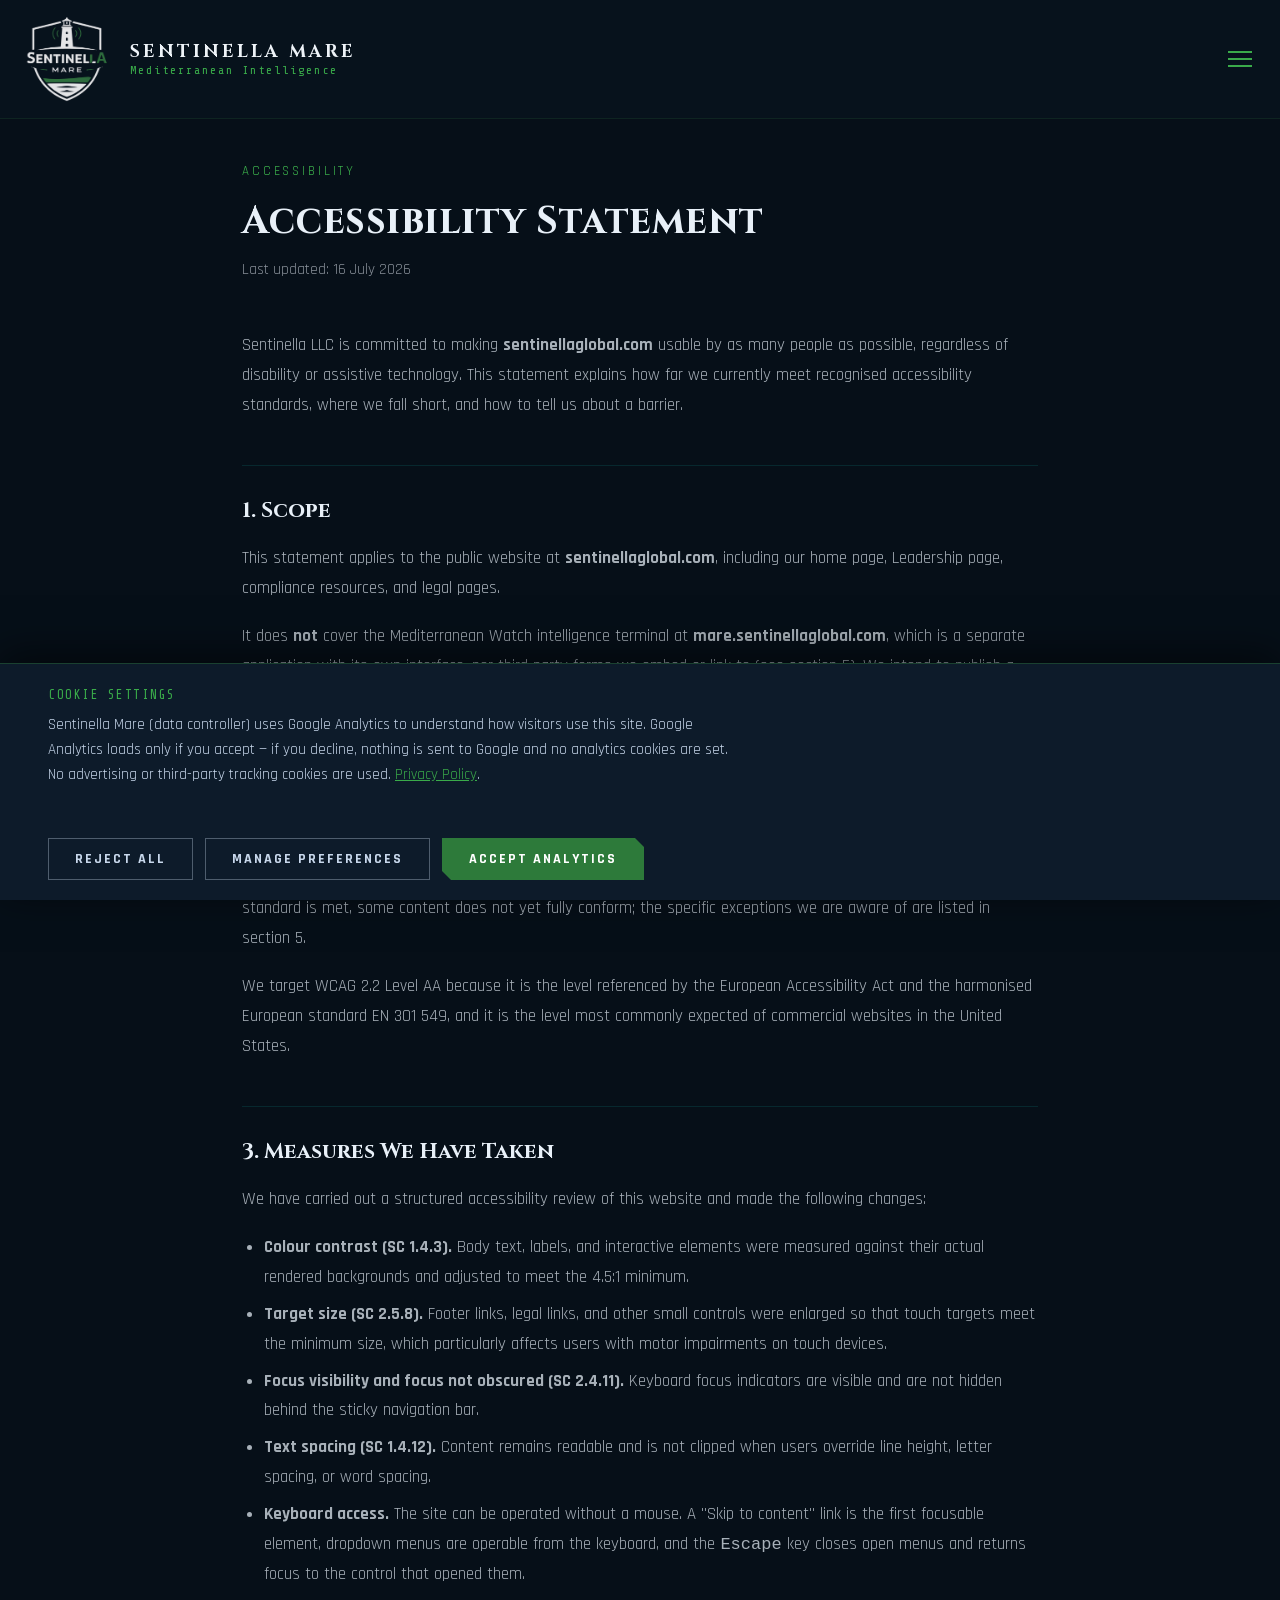
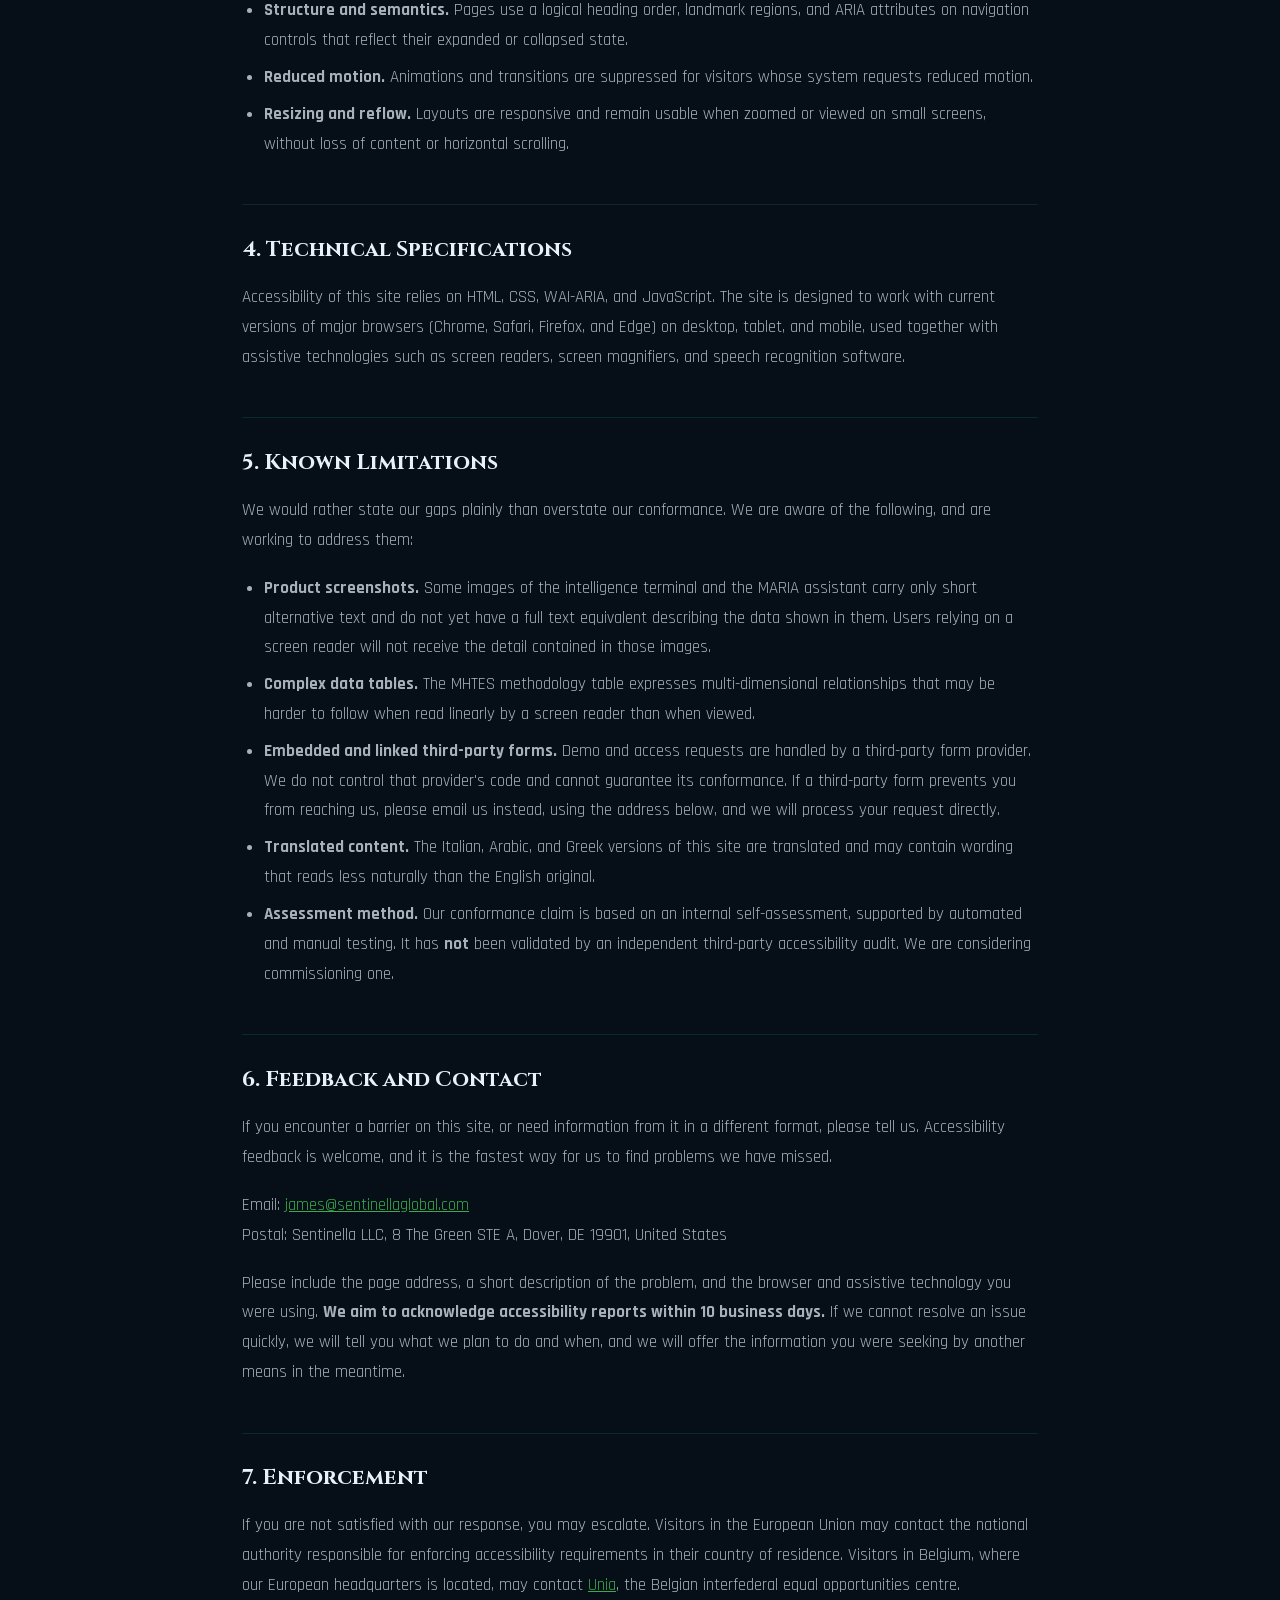
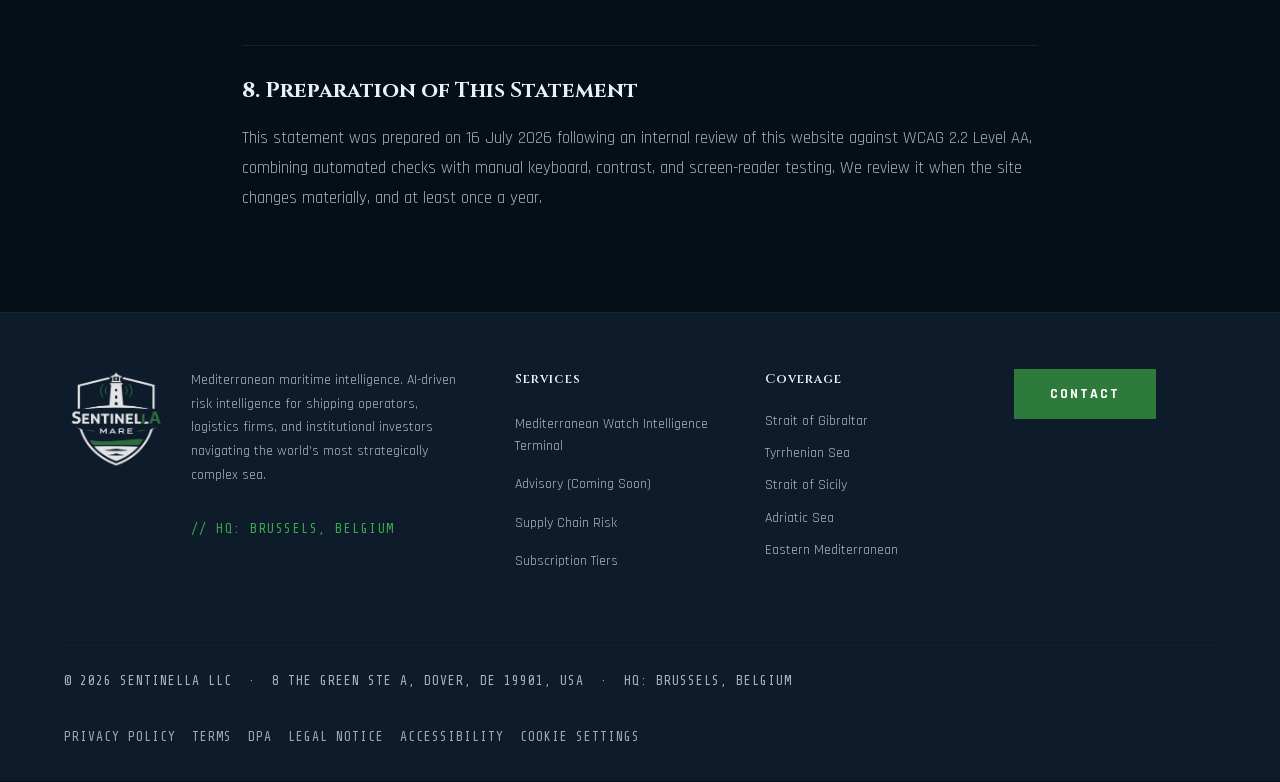
==== accessibility/index.html @ b7968ef8 "Fix unreadable timeline labels, undersized nav targets, and Safari/iOS gaps Accessibility audit acro" ====
<!DOCTYPE html>
<html lang="en">
<head>
<meta charset="UTF-8">
<meta name="viewport" content="width=device-width, initial-scale=1.0, viewport-fit=cover">
<title>Accessibility Statement — Sentinella Mare</title>
<!-- Favicon -->
<link rel="icon" href="/favicon.ico" sizes="any">
<link rel="icon" type="image/png" sizes="32x32" href="/favicon-32x32.png">
<link rel="icon" type="image/png" sizes="16x16" href="/favicon-16x16.png">
<link rel="apple-touch-icon" href="/apple-touch-icon.png">
<link rel="manifest" href="/site.webmanifest">
<meta name="description" content="Accessibility statement for sentinellaglobal.com: conformance status against WCAG 2.2 Level AA, measures taken, known limitations, and how to report an accessibility barrier.">
<link rel="canonical" href="https://sentinellaglobal.com/accessibility">
<meta name="robots" content="index, follow">
<!-- Google Analytics — Consent Mode "basic".
     The gtag.js tag is deliberately NOT loaded here. It is injected only after
     the visitor grants consent (see the cookie banner script before </body>),
     so no request reaches Google, and no IP address is disclosed to Google,
     unless and until the visitor opts in. -->
<script>
  window.dataLayer = window.dataLayer || [];
  function gtag(){dataLayer.push(arguments);}
  // Queued only — inert until gtag.js is actually loaded post-consent.
  gtag('consent', 'default', {
    analytics_storage: 'denied',
    ad_storage: 'denied',
    ad_user_data: 'denied',
    ad_personalization: 'denied'
  });
</script>
<!-- Self-hosted webfonts: no third-party request, so no visitor IP is
     disclosed to Google before consent. See /fonts/OFL.txt for licensing. -->
<link rel="stylesheet" href="/fonts/fonts.css">
<style>
  /* WCAG 2.2 SC 2.4.11 Focus Not Obscured: keep focused/anchor targets
     clear of the fixed nav */
  html { scroll-behavior: smooth; scroll-padding-top: 120px; }
  /* ── NAV (matches homepage) ── */
  nav {
    position: fixed; top: 0; left: 0; right: 0; z-index: 1000;
    display: flex; align-items: center; justify-content: space-between;
  gap: 40px; /* keep the wordmark from colliding with the nav links */
    padding: 14px 64px;
    background: rgba(8,19,30,0.92);
    -webkit-backdrop-filter: blur(16px); backdrop-filter: blur(16px);
    border-bottom: 1px solid rgba(45,122,58,0.18);
  }
  .nav-logo { display: flex; align-items: center; gap: 14px; text-decoration: none; }
  .nav-logo img { height: 90px; max-width: 160px; }
  .nav-brand { display: flex; flex-direction: column; line-height: 1; }
  .nav-brand .n1 { font-family: 'Cinzel', serif; font-size: 18px; font-weight: 700; color: #eef3f8; letter-spacing: 3px; }
  .nav-brand .n2 { font-family: 'Share Tech Mono', monospace; font-size: 12px; color: #3aab4a; letter-spacing: 2px; margin-top: 3px;  white-space: nowrap;}
  .nav-links { display: flex; align-items: center; gap: 32px; }
  .nav-links a {
    color: #e8f0f8; text-decoration: none;
    font-size: 13px; font-weight: 600; letter-spacing: 2px; text-transform: uppercase;
  white-space: nowrap;
    font-family: 'Rajdhani', sans-serif;
    transition: color 0.25s;
  }
  .nav-links a:hover, .nav-links a.active { color: #4fd962; }
  .btn-nav {
    border: 1px solid #2d7a3a; color: #3aab4a !important;
    padding: 8px 20px !important; letter-spacing: 2px !important;
    font-family: 'Rajdhani', sans-serif; font-weight: 700; font-size: 14px;
    text-transform: uppercase; text-decoration: none;
    transition: all 0.25s !important;
  }
  .btn-nav:hover { background: #2d7a3a !important; color: white !important; box-shadow: 0 0 24px rgba(79,217,98,0.25); }
  .nav-toggle {
    display: none; flex-direction: column; justify-content: center; gap: 5px;
    cursor: pointer; padding: 8px; background: none; border: none; z-index: 1001;
  }
  .nav-toggle span { display: block; width: 24px; height: 2px; background: #3aab4a; transition: all 0.3s; }
  .nav-toggle.open span:nth-child(1) { transform: translateY(7px) rotate(45deg); }
  .nav-toggle.open span:nth-child(2) { opacity: 0; }
  .nav-toggle.open span:nth-child(3) { transform: translateY(-7px) rotate(-45deg); }

  /* ── COMPLIANCE NAV DROPDOWN ── */
  .nav-comp-wrap { position: relative; display: flex; align-items: center; }
  .nav-comp-trigger {
    background: none; border: none; cursor: pointer; padding: 0;
    color: #e8f0f8; font-family: 'Rajdhani', sans-serif;
    font-size: 13px; font-weight: 600; letter-spacing: 2px; text-transform: uppercase;
  white-space: nowrap;
    display: flex; align-items: center; gap: 5px; transition: color 0.25s;
  }
  .nav-comp-trigger:hover { color: #4fd962; }
  .nav-comp-trigger svg { transition: transform 0.2s; flex-shrink: 0; }
  .nav-comp-wrap.open .nav-comp-trigger { color: #4fd962; }
  .nav-comp-wrap.open .nav-comp-trigger svg { transform: rotate(180deg); }
  .nav-comp-menu {
    display: none; position: absolute;
    top: calc(100% + 16px); left: 50%; transform: translateX(-50%);
    background: rgba(6,15,24,0.98); border: 1px solid rgba(45,122,58,0.3);
    border-radius: 4px; min-width: 220px; z-index: 1100;
    box-shadow: 0 8px 24px rgba(0,0,0,0.5); overflow: hidden;
  }
  .nav-comp-wrap.open .nav-comp-menu { display: block; }
  .nav-comp-menu a {
    display: block; padding: 12px 20px;
    color: rgba(200,216,236,0.7);
    font-family: 'Share Tech Mono', monospace; font-size: 13px;
    letter-spacing: 1px; text-transform: uppercase; text-decoration: none;
    border-bottom: 1px solid rgba(45,122,58,0.12);
    transition: color 0.2s, background 0.2s;
  }
  .nav-comp-menu a:last-child { border-bottom: none; }
  .nav-comp-menu a:hover { color: #4fd962; background: rgba(45,122,58,0.08); }
  .nav-comp-menu .comp-link-label { display: block; font-size: 13px; color: var(--green-mid); letter-spacing: 0.5px; margin-top: 3px; text-transform: none; }

  /* ── FOOTER (matches homepage) ── */
  footer {
    background: #0d1b2a;
    border-top: 1px solid rgba(45,122,58,0.12);
    padding: 56px 64px 32px;
  }
  .footer-top { display: grid; grid-template-columns: 2fr 1fr 1fr 1fr; gap: 48px; margin-bottom: 60px; }
  .footer-brand { display: flex; flex-direction: row; align-items: flex-start; gap: 20px; }
  .footer-brand-text { display: flex; flex-direction: column; gap: 12px; }
  .footer-brand img { height: 100px; width: fit-content; }
  .footer-brand p { font-family: 'Rajdhani', sans-serif; font-size: 14px; line-height: 1.7; color: rgba(232,240,248,0.72); max-width: 280px; }
  .footer-brand .hq { font-family: 'Share Tech Mono', monospace; font-size: 13px; letter-spacing: 1.5px; color: #3aab4a; text-transform: uppercase; }
  .footer-col .footer-nav-title { font-family: 'Cinzel', serif; font-size: 13px; font-weight: 600; color: #eef3f8; letter-spacing: 1px; margin-bottom: 20px; }
  .footer-col a, .footer-col p {
    display: block; color: rgba(232,240,248,0.72); text-decoration: none;
    font-family: 'Rajdhani', sans-serif; font-size: 14px; line-height: 1.6; margin-bottom: 10px;
  }
  .footer-col a:hover { color: #3aab4a; }
  .footer-contact-btn { display: inline-block; width: fit-content; }
  .footer-col a.footer-contact-btn { color: #fff; }  /* WCAG 1.4.3: .footer-col a would otherwise win on specificity and dim this button's text */
  .footer-bottom {
    border-top: 1px solid rgba(45,122,58,0.1); padding-top: 24px;
    display: flex; justify-content: space-between; align-items: center; flex-wrap: wrap; gap: 12px;
  }
  .footer-bottom p { font-family: 'Share Tech Mono', monospace; font-size: 13px; letter-spacing: 1px; color: rgba(232,240,248,0.72); text-transform: uppercase; }
  .footer-legal-links { display: flex; align-items: flex-start; gap: 16px; flex-wrap: wrap; }
  .footer-legal-link {
    font-family: 'Share Tech Mono', monospace; font-size: 13px; letter-spacing: 1px; color: rgba(240,245,252,0.65);
    text-transform: uppercase; text-decoration: none;
    background: none; border: none; cursor: pointer; padding: 6px 0;
    line-height: 1; vertical-align: top; transition: color 0.2s;
  }
  .footer-legal-link:hover { color: #eef3f8; }
  .btn-primary {
    background: #2d7a3a; color: #fff;
    padding: 14px 36px; font-family: 'Rajdhani', sans-serif;
    font-size: 13px; font-weight: 700; letter-spacing: 2.5px;
    text-transform: uppercase; text-decoration: none;
    border: none; cursor: pointer; transition: all 0.3s; display: inline-block;
  }
  .btn-primary:hover { background: #3aab4a; box-shadow: 0 0 32px rgba(79,217,98,0.3); }

  /* ── Responsive: nav & footer ── */
  @media (max-width: 1300px) {
    .nav-toggle { display: flex; }
    .nav-links {
      display: none; position: fixed; top: 0; left: 0; right: 0; bottom: 0;
      width: 100vw; height: 100vh; height: 100dvh;
      background: #060f18; flex-direction: column; align-items: center; justify-content: center;
      gap: 32px; z-index: 1000; overflow-y: auto; padding: 80px 20px 40px;
      overscroll-behavior: contain; -webkit-overflow-scrolling: touch;
    }
    .nav-links.open { display: flex; }
    .nav-links a { font-size: 16px; letter-spacing: 3px; }
    .nav-comp-wrap { flex-direction: column; width: 100%; align-items: center; }
    .nav-comp-trigger { font-size: 16px; letter-spacing: 3px; }
    .nav-comp-menu { position: static; transform: none; display: none; background: transparent; border: none; box-shadow: none; min-width: auto; }
    .nav-comp-wrap.open .nav-comp-menu { display: flex; flex-direction: column; align-items: center; gap: 0; padding: 6px 0; }
    .nav-comp-menu a { border: none; font-size: 13px; padding: 8px 0; text-align: center; }
    .nav-comp-menu .comp-link-label { display: none; }
  }
  @media (max-width: 1024px) {
    nav { padding: 14px 32px; }
    footer { padding: 48px 32px 28px; }
    .footer-top { grid-template-columns: 1fr 1fr 1fr; gap: 28px; }
    .footer-brand { grid-column: 1 / -1; }
  }
  @media (max-width: 768px) {
    nav { padding: 12px 20px; }
    .nav-logo img { height: 70px; }
    footer { padding: 36px 20px 24px; }
    .footer-top { grid-template-columns: 1fr 1fr; gap: 24px; }
    .footer-brand { grid-column: 1 / -1; }
    .footer-bottom { flex-direction: column; text-align: center; }
    .footer-contact-btn { width: 100%; text-align: center; }
  }
  @media (max-width: 480px) {
    nav { padding: 10px 16px; }
    .nav-logo img { height: 56px; }
    .nav-brand .n1 { font-size: 12px; letter-spacing: 1px; }
    .nav-brand .n2 { display: none; }
    footer { padding: 28px 16px 20px; }
    .footer-top { grid-template-columns: 1fr; gap: 20px; }
    .footer-brand { flex-direction: column; grid-column: auto; }
    .footer-brand img { height: 80px; }
    .footer-col a, .footer-col p { font-size: 12px; }
  }
  @media (max-width: 360px) {
    nav { padding: 8px 12px; }
    .nav-logo img { height: 46px; }
  }
  @supports (padding: max(0px)) {
    nav {
      padding-top: max(14px, env(safe-area-inset-top));
      padding-left: max(20px, calc((100% - 1440px) / 2), env(safe-area-inset-left));
      padding-right: max(20px, calc((100% - 1440px) / 2), env(safe-area-inset-right));
    }
    footer { padding-bottom: max(32px, env(safe-area-inset-bottom)); }
    @media (max-width: 480px) {
      nav {
        padding-top: max(10px, env(safe-area-inset-top));
        padding-left: max(16px, env(safe-area-inset-left));
        padding-right: max(16px, env(safe-area-inset-right));
      }
      footer { padding-bottom: max(20px, env(safe-area-inset-bottom)); }
    }
  }
  @media (hover: none) and (pointer: coarse) {
    nav { backdrop-filter: none; -webkit-backdrop-filter: none; }
  }

  :root {
    --bg: #060f18;
    --panel: rgba(12, 20, 33, 0.7);
    --rule: rgba(14, 181, 175, 0.15);
    --teal: #3aab4a;
    --gold: #c9a84c;
    --text: #e8f0f8;
    --text-mid: rgba(232, 240, 248, 0.72);
    --text-dim: rgba(232, 240, 248, 0.58);
    --display: 'Cinzel', serif;
    --body: 'Rajdhani', sans-serif;
    --navy: #060f18;
    --navy-2: #0d1b2a;
    --navy-3: #112336;
    --navy-4: #1a3450;
    --green: #2d7a3a;
    --green-mid: #3aab4a;
    --green-glow: #4fd962;
    --white: #eef3f8;
  }
  * { box-sizing: border-box; margin: 0; padding: 0; }
  body { background: var(--bg); color: var(--text); font-family: var(--body); font-weight: 400; line-height: 1.75;
    /* Stop iOS inflating text when the device rotates to landscape */
    -webkit-text-size-adjust: 100%; text-size-adjust: 100%; }
  .wrap { max-width: 860px; margin: 0 auto; padding: 160px 2rem 5rem; }
  @media (max-width: 1024px) { .wrap { padding-top: 132px; } }
  @media (max-width: 768px)  { .wrap { padding-top: 116px; } }
  @media (max-width: 480px)  { .wrap { padding-top: 96px; } }
  @media (max-width: 360px)  { .wrap { padding-top: 86px; } }
  .eyebrow { color: var(--teal); font-size: 0.8125rem; letter-spacing: 0.22em; text-transform: uppercase; margin-bottom: 1rem; }
  h1 { font-family: var(--display); font-size: 2.4rem; font-weight: 700; letter-spacing: 0.5px; line-height: 1.2; margin-bottom: 0.75rem; }
  .updated { color: var(--text-dim); font-size: 0.95rem; margin-bottom: 3rem; }
  h2 { font-family: var(--display); font-size: 1.35rem; font-weight: 700; color: var(--text); margin: 2.8rem 0 0.9rem; padding-top: 1.6rem; border-top: 1px solid var(--rule); }
  h3 { font-size: 1.2rem; font-weight: 600; color: var(--teal); margin: 1.6rem 0 0.5rem; }
  p { color: var(--text-mid); font-size: 1.0625rem; line-height: 1.75; margin-bottom: 1.15rem; }
  ul, ol { color: var(--text-mid); font-size: 1.0625rem; line-height: 1.75; margin: 0 0 1rem 1.4rem; }
  li { margin-bottom: 0.45rem; }
  a { color: var(--teal); text-decoration: none; }
  a:hover { text-decoration: underline; }
  table { width: 100%; border-collapse: collapse; margin: 1rem 0 1.5rem; font-size: 1rem; line-height: 1.6; }
  th { text-align: left; color: var(--teal); font-weight: 500; padding: 0.6rem 0.8rem; border-bottom: 1px solid var(--rule); }
  td { color: var(--text-mid); padding: 0.6rem 0.8rem; border-bottom: 1px solid rgba(14,181,175,0.07); vertical-align: top; }
  .notice { background: var(--panel); border: 1px solid var(--gold); border-radius: 8px; padding: 1.1rem 1.3rem; margin: 1.5rem 0; font-size: 1rem; line-height: 1.7; color: var(--text-mid); }
  .caps { text-transform: uppercase; font-size: 1rem; line-height: 1.7; letter-spacing: 0.02em; }

  /* ── Accessibility: focus, skip link, in-text link cues ── */
  a:focus-visible, button:focus-visible, input:focus-visible,
  select:focus-visible, textarea:focus-visible,
  [tabindex]:not([tabindex="-1"]):focus-visible {
    outline: 3px solid #4fd962; outline-offset: 3px; border-radius: 3px;
  }
  main:focus { outline: none; }
  .skip-link {
    position: absolute; left: 12px; top: -60px; z-index: 3000;
    background: #2d7a3a; color: #fff; padding: 12px 20px; border-radius: 4px;
    font-family: 'Rajdhani', sans-serif; font-weight: 700; font-size: 13px;
    letter-spacing: 2px; text-transform: uppercase; text-decoration: none;
    transition: top 0.2s;
  }
  .skip-link:focus { top: 12px; }
  .sm-cookie-text a { text-decoration: underline; }
  .wrap a { text-decoration: underline; }


  /* WCAG 2.2 SC 2.5.8 Target Size */
  .footer-col a { padding: 3px 0; }
  /* .footer-col a wins on specificity over .btn-primary; restore button sizing/shape for the Contact CTA */
  .footer-col a.footer-contact-btn {
    display: inline-block; padding: 14px 36px; letter-spacing: 2px; margin-bottom: 0;
  }
  .footer-legal-links { row-gap: 4px; }
  /* Primary nav links rendered 15-23px tall — under the 24px minimum, and not
     covered by the inline-in-prose exception. Vertical padding only, so the nav
     height (driven by the logo) is unchanged. */
  .nav-links > a { padding: 5px 0; }
  .nav-comp-trigger { padding: 5px 0; }
</style>
</head>
<body>

<a href="#main" class="skip-link">Skip to content</a>
<nav>
  <a class="nav-logo" href="/">
    <img src="/Sentinella Mare Logo_White.png" alt="Sentinella Mare">
    <div class="nav-brand">
      <span class="n1">SENTINELLA MARE</span>
      <span class="n2">Mediterranean Intelligence</span>
    </div>
  </a>
  <button class="nav-toggle" id="navToggle" aria-label="Toggle menu" aria-expanded="false" aria-controls="navLinks" onclick="this.classList.toggle('open'); document.getElementById('navLinks').classList.toggle('open')">
    <span></span><span></span><span></span>
  </button>
  <div class="nav-links" id="navLinks">
    <div class="nav-comp-wrap" id="servicesNav">
      <button class="nav-comp-trigger" aria-expanded="false" aria-haspopup="true" aria-controls="servicesMenu" onclick="document.getElementById('servicesNav').classList.toggle('open')">
        Services
        <svg width="10" height="6" viewBox="0 0 10 6" fill="none" xmlns="http://www.w3.org/2000/svg">
          <path d="M1 1L5 5L9 1" stroke="currentColor" stroke-width="1.5" stroke-linecap="round" stroke-linejoin="round"/>
        </svg>
      </button>
      <div class="nav-comp-menu" id="servicesMenu">
        <a href="/#platform" onclick="document.getElementById('servicesNav').classList.remove('open'); document.getElementById('navToggle').classList.remove('open'); document.getElementById('navLinks').classList.remove('open')">
          Intelligence Terminal
          <span class="comp-link-label">Live Intelligence Platform</span>
        </a>
        <a href="/#advisory" onclick="document.getElementById('servicesNav').classList.remove('open'); document.getElementById('navToggle').classList.remove('open'); document.getElementById('navLinks').classList.remove('open')">
          Advisory
          <span class="comp-link-label">(Coming Soon)</span>
        </a>
      </div>
    </div>
    <a href="/#platform" onclick="document.getElementById('navToggle').classList.remove('open'); document.getElementById('navLinks').classList.remove('open')">Live Platform</a>
    <a href="/#pricing" onclick="document.getElementById('navToggle').classList.remove('open'); document.getElementById('navLinks').classList.remove('open')">Pricing</a>
    <a href="/#clients" onclick="document.getElementById('navToggle').classList.remove('open'); document.getElementById('navLinks').classList.remove('open')">Clients</a>
    <a href="/Leadership" onclick="document.getElementById('navToggle').classList.remove('open'); document.getElementById('navLinks').classList.remove('open')">Leadership</a>
    <div class="nav-comp-wrap" id="complianceNav">
      <button class="nav-comp-trigger" aria-expanded="false" aria-haspopup="true" aria-controls="complianceMenu" onclick="document.getElementById('complianceNav').classList.toggle('open')">
        Compliance
        <svg width="10" height="6" viewBox="0 0 10 6" fill="none" xmlns="http://www.w3.org/2000/svg">
          <path d="M1 1L5 5L9 1" stroke="currentColor" stroke-width="1.5" stroke-linecap="round" stroke-linejoin="round"/>
        </svg>
      </button>
      <div class="nav-comp-menu" id="complianceMenu">
        <a href="/EUMaritimeComplianceCountdown" target="_blank" rel="noopener noreferrer">
          Deadline Countdown
          <span class="comp-link-label">NIS2 · CER · Circ. 177 live timers</span>
        </a>
        <a href="/EUMaritimeComplianceExplained" target="_blank" rel="noopener noreferrer">
          Compliance Explained
          <span class="comp-link-label">2026–2027 pressure window guide</span>
        </a>
      </div>
    </div>
    <a href="https://mare.sentinellaglobal.com/" class="btn-nav" target="_blank" rel="noopener noreferrer" onclick="document.getElementById('navToggle').classList.remove('open'); document.getElementById('navLinks').classList.remove('open')">Launch Terminal</a>
  </div>
</nav>

<main id="main" tabindex="-1">
<div class="wrap">

<div class="eyebrow">Accessibility</div>
<h1>Accessibility Statement</h1>
<p class="updated">Last updated: 16 July 2026</p>

<p>Sentinella LLC is committed to making <strong>sentinellaglobal.com</strong> usable by as many people as possible, regardless of disability or assistive technology. This statement explains how far we currently meet recognised accessibility standards, where we fall short, and how to tell us about a barrier.</p>

<h2>1. Scope</h2>
<p>This statement applies to the public website at <strong>sentinellaglobal.com</strong>, including our home page, Leadership page, compliance resources, and legal pages.</p>
<p>It does <strong>not</strong> cover the Mediterranean Watch intelligence terminal at <strong>mare.sentinellaglobal.com</strong>, which is a separate application with its own interface, nor third-party forms we embed or link to (see section 5). We intend to publish a separate statement for the platform.</p>

<h2>2. Conformance Status</h2>
<p>The <a href="https://www.w3.org/TR/WCAG22/" rel="noopener">Web Content Accessibility Guidelines (WCAG)</a> define requirements for making web content more accessible. This website is <strong>partially conformant with WCAG 2.2 Level AA</strong>. "Partially conformant" means that while most of the standard is met, some content does not yet fully conform; the specific exceptions we are aware of are listed in section 5.</p>
<p>We target WCAG 2.2 Level AA because it is the level referenced by the European Accessibility Act and the harmonised European standard EN 301 549, and it is the level most commonly expected of commercial websites in the United States.</p>

<h2>3. Measures We Have Taken</h2>
<p>We have carried out a structured accessibility review of this website and made the following changes:</p>
<ul>
  <li><strong>Colour contrast (SC 1.4.3).</strong> Body text, labels, and interactive elements were measured against their actual rendered backgrounds and adjusted to meet the 4.5:1 minimum.</li>
  <li><strong>Target size (SC 2.5.8).</strong> Footer links, legal links, and other small controls were enlarged so that touch targets meet the minimum size, which particularly affects users with motor impairments on touch devices.</li>
  <li><strong>Focus visibility and focus not obscured (SC 2.4.11).</strong> Keyboard focus indicators are visible and are not hidden behind the sticky navigation bar.</li>
  <li><strong>Text spacing (SC 1.4.12).</strong> Content remains readable and is not clipped when users override line height, letter spacing, or word spacing.</li>
  <li><strong>Keyboard access.</strong> The site can be operated without a mouse. A "Skip to content" link is the first focusable element, dropdown menus are operable from the keyboard, and the <kbd>Escape</kbd> key closes open menus and returns focus to the control that opened them.</li>
  <li><strong>Structure and semantics.</strong> Pages use a logical heading order, landmark regions, and ARIA attributes on navigation controls that reflect their expanded or collapsed state.</li>
  <li><strong>Reduced motion.</strong> Animations and transitions are suppressed for visitors whose system requests reduced motion.</li>
  <li><strong>Resizing and reflow.</strong> Layouts are responsive and remain usable when zoomed or viewed on small screens, without loss of content or horizontal scrolling.</li>
</ul>

<h2>4. Technical Specifications</h2>
<p>Accessibility of this site relies on HTML, CSS, WAI-ARIA, and JavaScript. The site is designed to work with current versions of major browsers (Chrome, Safari, Firefox, and Edge) on desktop, tablet, and mobile, used together with assistive technologies such as screen readers, screen magnifiers, and speech recognition software.</p>

<h2>5. Known Limitations</h2>
<p>We would rather state our gaps plainly than overstate our conformance. We are aware of the following, and are working to address them:</p>
<ul>
  <li><strong>Product screenshots.</strong> Some images of the intelligence terminal and the MARIA assistant carry only short alternative text and do not yet have a full text equivalent describing the data shown in them. Users relying on a screen reader will not receive the detail contained in those images.</li>
  <li><strong>Complex data tables.</strong> The MHTES methodology table expresses multi-dimensional relationships that may be harder to follow when read linearly by a screen reader than when viewed.</li>
  <li><strong>Embedded and linked third-party forms.</strong> Demo and access requests are handled by a third-party form provider. We do not control that provider's code and cannot guarantee its conformance. If a third-party form prevents you from reaching us, please email us instead, using the address below, and we will process your request directly.</li>
  <li><strong>Translated content.</strong> The Italian, Arabic, and Greek versions of this site are translated and may contain wording that reads less naturally than the English original.</li>
  <li><strong>Assessment method.</strong> Our conformance claim is based on an internal self-assessment, supported by automated and manual testing. It has <strong>not</strong> been validated by an independent third-party accessibility audit. We are considering commissioning one.</li>
</ul>

<h2>6. Feedback and Contact</h2>
<p>If you encounter a barrier on this site, or need information from it in a different format, please tell us. Accessibility feedback is welcome, and it is the fastest way for us to find problems we have missed.</p>
<p>
  Email: <a href="mailto:james@sentinellaglobal.com">james@sentinellaglobal.com</a><br>
  Postal: Sentinella LLC, 8 The Green STE A, Dover, DE 19901, United States
</p>
<p>Please include the page address, a short description of the problem, and the browser and assistive technology you were using. <strong>We aim to acknowledge accessibility reports within 10 business days.</strong> If we cannot resolve an issue quickly, we will tell you what we plan to do and when, and we will offer the information you were seeking by another means in the meantime.</p>

<h2>7. Enforcement</h2>
<p>If you are not satisfied with our response, you may escalate. Visitors in the European Union may contact the national authority responsible for enforcing accessibility requirements in their country of residence. Visitors in Belgium, where our European headquarters is located, may contact <a href="https://www.unia.be/" rel="noopener">Unia</a>, the Belgian interfederal equal opportunities centre.</p>

<h2>8. Preparation of This Statement</h2>
<p>This statement was prepared on 16 July 2026 following an internal review of this website against WCAG 2.2 Level AA, combining automated checks with manual keyboard, contrast, and screen-reader testing. We review it when the site changes materially, and at least once a year.</p>
</div>
</main>

<footer>
  <div class="footer-top">
    <div class="footer-brand">
      <img src="/Sentinella Mare Logo_White.png" alt="Sentinella Mare">
      <div class="footer-brand-text">
        <p>Mediterranean maritime intelligence. AI-driven risk intelligence for shipping operators, logistics firms, and institutional investors navigating the world's most strategically complex sea.</p>
        <span class="hq">// HQ: Brussels, Belgium</span>
      </div>
    </div>
    <div class="footer-col">
      <p class="footer-nav-title">Services</p>
      <a href="/#services">Mediterranean Watch Intelligence Terminal</a>
      <a href="/#advisory">Advisory (Coming Soon)</a>
      <a href="/#advisory">Supply Chain Risk</a>
      <a href="/#pricing">Subscription Tiers</a>
    </div>
    <div class="footer-col">
      <p class="footer-nav-title">Coverage</p>
      <p>Strait of Gibraltar</p>
      <p>Tyrrhenian Sea</p>
      <p>Strait of Sicily</p>
      <p>Adriatic Sea</p>
      <p>Eastern Mediterranean</p>
    </div>
    <div class="footer-col">
      <a href="mailto:james@sentinellaglobal.com" class="btn-primary footer-contact-btn">Contact</a>
    </div>
  </div>
  <div class="footer-bottom">
    <p>© 2026 Sentinella LLC &nbsp;·&nbsp; 8 The Green STE A, Dover, DE 19901, USA &nbsp;·&nbsp; HQ: Brussels, Belgium</p>
    <div class="footer-legal-links">
      <a href="/privacypolicy/" class="footer-legal-link">Privacy Policy</a>
      <a href="/legalterms/" class="footer-legal-link">Terms</a>
      <a href="/dpa/" class="footer-legal-link">DPA</a>
      <a href="/legalnotice/" class="footer-legal-link">Legal Notice</a>
      <a href="/accessibility/" class="footer-legal-link">Accessibility</a>
      <button onclick="if(typeof smOpenCookieSettings==='function')smOpenCookieSettings();" class="footer-legal-link">Cookie Settings</button>
    </div>
  </div>
</footer>
<!-- ── COOKIE CONSENT BANNER ── -->
<style>
#sm-cookie-banner {
  display: none; position: fixed; bottom: 0; left: 0; right: 0; z-index: 9999;
  background: #0d1b2a; border-top: 1px solid rgba(45,122,58,0.4);
  padding: 20px 48px; box-shadow: 0 -8px 40px rgba(0,0,0,0.55);
  font-family: 'Rajdhani', sans-serif;
  max-height: 85vh; overflow-y: auto;
}
[hidden] { display: none !important; }
.sm-cookie-inner {
  max-width: 1200px; margin: 0 auto;
  display: flex; align-items: center; justify-content: space-between;
  gap: 32px; flex-wrap: wrap;
}
.sm-cookie-label {
  display: block; font-family: 'Share Tech Mono', monospace;
  font-size: 13px; letter-spacing: 1.5px; color: #3aab4a;
  text-transform: uppercase; margin-bottom: 7px;
}
.sm-cookie-text { font-size: 15px; line-height: 1.65; color: #c8d8ec; max-width: 680px; }
.sm-cookie-text a { color: #3aab4a; }
.sm-cookie-text a:hover { color: #4fd962; }
.sm-cookie-actions { display: flex; gap: 12px; flex-shrink: 0; align-items: center; }
.sm-cookie-btn {
  font-family: 'Rajdhani', sans-serif; font-size: 14px; font-weight: 700;
  letter-spacing: 2px; text-transform: uppercase; cursor: pointer;
  padding: 11px 26px; border-radius: 0; transition: all 0.25s;
  -webkit-tap-highlight-color: transparent; white-space: nowrap;
}
.sm-cookie-reject, .sm-cookie-manage {
  background: transparent; color: #c8d8ec; border: 1px solid rgba(200,216,236,0.35);
}
.sm-cookie-reject:hover, .sm-cookie-manage:hover { border-color: #eef3f8; color: #eef3f8; }
.sm-cookie-accept {
  background: #2d7a3a; color: #fff; border: 1px solid #2d7a3a;
  -webkit-clip-path: polygon(0 0,calc(100% - 9px) 0,100% 9px,100% 100%,9px 100%,0 calc(100% - 9px));
  clip-path: polygon(0 0,calc(100% - 9px) 0,100% 9px,100% 100%,9px 100%,0 calc(100% - 9px));
}
.sm-cookie-accept:hover { background: #3aab4a; border-color: #3aab4a; box-shadow: 0 0 22px rgba(58,171,74,0.35); }

/* ── Manage Preferences panel ── */
.sm-cookie-prefs {
  max-width: 1200px; margin: 18px auto 0; padding-top: 18px;
  border-top: 1px solid rgba(45,122,58,0.25);
}
.sm-pref-row {
  display: flex; align-items: flex-start; justify-content: space-between;
  gap: 24px; padding: 14px 0; border-bottom: 1px solid rgba(255,255,255,0.06);
}
.sm-pref-row:last-of-type { border-bottom: none; }
.sm-pref-name {
  display: block; font-size: 15px; font-weight: 700;
  letter-spacing: 1.5px; text-transform: uppercase; color: #eef3f8;
}
label.sm-pref-name { cursor: pointer; }
.sm-pref-desc { font-size: 14px; line-height: 1.6; color: #c8d8ec; margin-top: 5px; max-width: 720px; }
.sm-pref-control { flex-shrink: 0; display: flex; align-items: center; min-height: 24px; }
.sm-pref-always {
  font-family: 'Share Tech Mono', monospace; font-size: 13px;
  letter-spacing: 1px; text-transform: uppercase; color: #3aab4a;
}
.sm-pref-toggle { width: 24px; height: 24px; accent-color: #2d7a3a; cursor: pointer; }
.sm-pref-save { display: flex; justify-content: flex-end; padding-top: 16px; }
@media (max-width: 768px) {
  #sm-cookie-banner { padding: 18px 20px; }
  .sm-cookie-inner { flex-direction: column; align-items: flex-start; gap: 16px; }
  .sm-cookie-actions { width: 100%; flex-wrap: wrap; }
  /* Labels are nowrap; tighter padding + wrap keeps them inside a 375px screen
     and lets them stack full-width when they cannot share a row. */
  .sm-cookie-btn { flex: 1 1 auto; text-align: center; padding: 11px 14px; }
  .sm-pref-save { justify-content: stretch; }
  .sm-pref-save .sm-cookie-btn { width: 100%; }
}
</style>
<div id="sm-cookie-banner" role="dialog" aria-modal="false" aria-labelledby="sm-cookie-heading">
  <div class="sm-cookie-inner">
    <div>
      <span class="sm-cookie-label" id="sm-cookie-heading">Cookie Settings</span>
      <p class="sm-cookie-text">Sentinella Mare (data controller) uses Google Analytics to understand how visitors use this site. Google Analytics loads only if you accept &mdash; if you decline, nothing is sent to Google and no analytics cookies are set. No advertising or third-party tracking cookies are used. <a href="/privacypolicy/">Privacy Policy</a>.</p>
    </div>
    <div class="sm-cookie-actions">
      <button id="sm-cookie-reject" class="sm-cookie-btn sm-cookie-reject">Reject All</button>
      <button id="sm-cookie-manage" class="sm-cookie-btn sm-cookie-manage" aria-expanded="false" aria-controls="sm-cookie-prefs">Manage Preferences</button>
      <button id="sm-cookie-accept" class="sm-cookie-btn sm-cookie-accept">Accept Analytics</button>
    </div>
  </div>
  <div id="sm-cookie-prefs" class="sm-cookie-prefs" hidden>
    <div class="sm-pref-row">
      <div>
        <span class="sm-pref-name">Strictly necessary</span>
        <p class="sm-pref-desc">Required for the site to work and to remember your cookie choice. These are always active and cannot be switched off.</p>
      </div>
      <div class="sm-pref-control"><span class="sm-pref-always">Always on</span></div>
    </div>
    <div class="sm-pref-row">
      <div>
        <label class="sm-pref-name" for="sm-pref-analytics">Analytics</label>
        <p class="sm-pref-desc">Google Analytics, used to count visits and see which pages are read. Switching this on loads Google Analytics and sets its cookies. Leaving it off means no request is made to Google at all.</p>
      </div>
      <div class="sm-pref-control">
        <input type="checkbox" id="sm-pref-analytics" class="sm-pref-toggle">
      </div>
    </div>
    <div class="sm-pref-save">
      <button id="sm-cookie-save" class="sm-cookie-btn sm-cookie-accept">Save Preferences</button>
    </div>
  </div>
</div>
<script>
(function () {
  var KEY = 'sm_cookie_consent';
  var GA_ID = 'G-6FPWJM34X1';
  var gaLoaded = false;

  // Consent Mode "basic": gtag.js is injected only once consent is granted, so
  // no request reaches Google — and no IP is disclosed — until the user opts in.
  function loadGA() {
    if (gaLoaded) return;
    gaLoaded = true;
    var s = document.createElement('script');
    s.async = true;
    s.src = 'https://www.googletagmanager.com/gtag/js?id=' + GA_ID;
    document.head.appendChild(s);
    gtag('js', new Date());
    gtag('config', GA_ID);
  }

  // Withdrawal must be as easy as consent: drop the _ga cookies on refusal.
  function clearGaCookies() {
    document.cookie.split(';').forEach(function (c) {
      var n = c.split('=')[0].trim();
      if (n.indexOf('_ga') !== 0) return;
      var h = location.hostname;
      ['', '; domain=' + h, '; domain=.' + h].forEach(function (d) {
        document.cookie = n + '=; Max-Age=0; path=/' + d;
      });
    });
  }

  function apply(granted) {
    if (typeof gtag === 'function') {
      gtag('consent', 'update', {
        analytics_storage: granted ? 'granted' : 'denied',
        ad_storage: 'denied', ad_user_data: 'denied', ad_personalization: 'denied'
      });
    }
    if (granted) loadGA(); else clearGaCookies();
  }

  var banner = document.getElementById('sm-cookie-banner');
  var prefs  = document.getElementById('sm-cookie-prefs');
  var manage = document.getElementById('sm-cookie-manage');
  var toggle = document.getElementById('sm-pref-analytics');

  function read() { try { return localStorage.getItem(KEY); } catch (e) { return null; } }
  function openPrefs(open) {
    prefs.hidden = !open;
    manage.setAttribute('aria-expanded', open ? 'true' : 'false');
    if (open) toggle.focus();
  }
  function save(granted) {
    try { localStorage.setItem(KEY, granted ? 'granted' : 'denied'); } catch (e) {}
    apply(granted);
    openPrefs(false);
    banner.style.display = 'none';
  }

  var stored = read();
  if (stored === 'granted') { toggle.checked = true; apply(true); }
  else if (stored === 'denied') { apply(false); }
  else { banner.style.display = 'block'; }

  manage.addEventListener('click', function () { openPrefs(prefs.hidden); });
  document.getElementById('sm-cookie-accept').addEventListener('click', function () { toggle.checked = true; save(true); });
  document.getElementById('sm-cookie-reject').addEventListener('click', function () { toggle.checked = false; save(false); });
  document.getElementById('sm-cookie-save').addEventListener('click', function () { save(toggle.checked); });

  document.addEventListener('keydown', function (e) {
    if (e.key === 'Escape' && !prefs.hidden) { openPrefs(false); manage.focus(); }
  });

  window.smOpenCookieSettings = function () {
    toggle.checked = (read() === 'granted');
    banner.style.display = 'block';
    openPrefs(true);
  };
})();
</script>

<script>
(function(){
  function sync(c,t){ if(!c||!t)return; var a=function(){t.setAttribute('aria-expanded',c.classList.contains('open')?'true':'false');}; a(); new MutationObserver(a).observe(c,{attributes:true,attributeFilter:['class']}); }
  document.querySelectorAll('.nav-comp-wrap').forEach(function(w){ sync(w,w.querySelector('.nav-comp-trigger')); });
  var tg=document.getElementById('navToggle'); sync(tg,tg);
  if(tg){ new MutationObserver(function(){ if(tg.classList.contains('open')){ var l=document.getElementById('navLinks'); var f=l&&l.querySelector('button, a, [tabindex]'); if(f)f.focus(); } }).observe(tg,{attributes:true,attributeFilter:['class']}); }
  document.addEventListener('keydown',function(e){ if(e.key!=='Escape')return; document.querySelectorAll('.nav-comp-wrap.open').forEach(function(w){ w.classList.remove('open'); var t=w.querySelector('.nav-comp-trigger'); if(t)t.focus(); }); var nt=document.getElementById('navToggle'); if(nt&&nt.classList.contains('open')){ nt.classList.remove('open'); document.getElementById('navLinks').classList.remove('open'); nt.focus(); } });
  document.addEventListener('click', function(e) {
    var cd = document.getElementById('complianceNav');
    if (cd && !cd.contains(e.target)) cd.classList.remove('open');
  });
})();
</script>

</body>
</html>
---- fonts/fonts.css ----
/* Sentinella Mare — self-hosted webfonts.
   Served from our own origin so visitor IP addresses are never disclosed to a
   third party before cookie consent (GDPR Art. 6; LG Munchen I, 3 O 17493/20).
   All four families are licensed under the SIL Open Font License v1.1,
   which permits redistribution. See /fonts/OFL.txt. */

/* Cinzel 400 — latin-ext */
@font-face {
  font-family: 'Cinzel';
  font-style: normal;
  font-weight: 400;
  font-display: swap;
  src: url(/fonts/cinzel-400-latin-ext.woff2) format('woff2');
  unicode-range: U+0100-02BA, U+02BD-02C5, U+02C7-02CC, U+02CE-02D7, U+02DD-02FF, U+0304, U+0308, U+0329, U+1D00-1DBF, U+1E00-1E9F, U+1EF2-1EFF, U+2020, U+20A0-20AB, U+20AD-20C0, U+2113, U+2C60-2C7F, U+A720-A7FF;
}

/* Cinzel 400 — latin */
@font-face {
  font-family: 'Cinzel';
  font-style: normal;
  font-weight: 400;
  font-display: swap;
  src: url(/fonts/cinzel-400-latin.woff2) format('woff2');
  unicode-range: U+0000-00FF, U+0131, U+0152-0153, U+02BB-02BC, U+02C6, U+02DA, U+02DC, U+0304, U+0308, U+0329, U+2000-206F, U+20AC, U+2122, U+2191, U+2193, U+2212, U+2215, U+FEFF, U+FFFD;
}

/* Cinzel 600 — latin-ext */
@font-face {
  font-family: 'Cinzel';
  font-style: normal;
  font-weight: 600;
  font-display: swap;
  src: url(/fonts/cinzel-600-latin-ext.woff2) format('woff2');
  unicode-range: U+0100-02BA, U+02BD-02C5, U+02C7-02CC, U+02CE-02D7, U+02DD-02FF, U+0304, U+0308, U+0329, U+1D00-1DBF, U+1E00-1E9F, U+1EF2-1EFF, U+2020, U+20A0-20AB, U+20AD-20C0, U+2113, U+2C60-2C7F, U+A720-A7FF;
}

/* Cinzel 600 — latin */
@font-face {
  font-family: 'Cinzel';
  font-style: normal;
  font-weight: 600;
  font-display: swap;
  src: url(/fonts/cinzel-600-latin.woff2) format('woff2');
  unicode-range: U+0000-00FF, U+0131, U+0152-0153, U+02BB-02BC, U+02C6, U+02DA, U+02DC, U+0304, U+0308, U+0329, U+2000-206F, U+20AC, U+2122, U+2191, U+2193, U+2212, U+2215, U+FEFF, U+FFFD;
}

/* Cinzel 700 — latin-ext */
@font-face {
  font-family: 'Cinzel';
  font-style: normal;
  font-weight: 700;
  font-display: swap;
  src: url(/fonts/cinzel-700-latin-ext.woff2) format('woff2');
  unicode-range: U+0100-02BA, U+02BD-02C5, U+02C7-02CC, U+02CE-02D7, U+02DD-02FF, U+0304, U+0308, U+0329, U+1D00-1DBF, U+1E00-1E9F, U+1EF2-1EFF, U+2020, U+20A0-20AB, U+20AD-20C0, U+2113, U+2C60-2C7F, U+A720-A7FF;
}

/* Cinzel 700 — latin */
@font-face {
  font-family: 'Cinzel';
  font-style: normal;
  font-weight: 700;
  font-display: swap;
  src: url(/fonts/cinzel-700-latin.woff2) format('woff2');
  unicode-range: U+0000-00FF, U+0131, U+0152-0153, U+02BB-02BC, U+02C6, U+02DA, U+02DC, U+0304, U+0308, U+0329, U+2000-206F, U+20AC, U+2122, U+2191, U+2193, U+2212, U+2215, U+FEFF, U+FFFD;
}

/* Cinzel 900 — latin-ext */
@font-face {
  font-family: 'Cinzel';
  font-style: normal;
  font-weight: 900;
  font-display: swap;
  src: url(/fonts/cinzel-900-latin-ext.woff2) format('woff2');
  unicode-range: U+0100-02BA, U+02BD-02C5, U+02C7-02CC, U+02CE-02D7, U+02DD-02FF, U+0304, U+0308, U+0329, U+1D00-1DBF, U+1E00-1E9F, U+1EF2-1EFF, U+2020, U+20A0-20AB, U+20AD-20C0, U+2113, U+2C60-2C7F, U+A720-A7FF;
}

/* Cinzel 900 — latin */
@font-face {
  font-family: 'Cinzel';
  font-style: normal;
  font-weight: 900;
  font-display: swap;
  src: url(/fonts/cinzel-900-latin.woff2) format('woff2');
  unicode-range: U+0000-00FF, U+0131, U+0152-0153, U+02BB-02BC, U+02C6, U+02DA, U+02DC, U+0304, U+0308, U+0329, U+2000-206F, U+20AC, U+2122, U+2191, U+2193, U+2212, U+2215, U+FEFF, U+FFFD;
}

/* Noto Sans 400 — greek */
@font-face {
  font-family: 'Noto Sans';
  font-style: normal;
  font-weight: 400;
  font-stretch: 100%;
  font-display: swap;
  src: url(/fonts/noto-sans-400-greek.woff2) format('woff2');
  unicode-range: U+0370-0377, U+037A-037F, U+0384-038A, U+038C, U+038E-03A1, U+03A3-03FF;
}

/* Noto Sans 400 — latin-ext */
@font-face {
  font-family: 'Noto Sans';
  font-style: normal;
  font-weight: 400;
  font-stretch: 100%;
  font-display: swap;
  src: url(/fonts/noto-sans-400-latin-ext.woff2) format('woff2');
  unicode-range: U+0100-02BA, U+02BD-02C5, U+02C7-02CC, U+02CE-02D7, U+02DD-02FF, U+0304, U+0308, U+0329, U+1D00-1DBF, U+1E00-1E9F, U+1EF2-1EFF, U+2020, U+20A0-20AB, U+20AD-20C0, U+2113, U+2C60-2C7F, U+A720-A7FF;
}

/* Noto Sans 400 — latin */
@font-face {
  font-family: 'Noto Sans';
  font-style: normal;
  font-weight: 400;
  font-stretch: 100%;
  font-display: swap;
  src: url(/fonts/noto-sans-400-latin.woff2) format('woff2');
  unicode-range: U+0000-00FF, U+0131, U+0152-0153, U+02BB-02BC, U+02C6, U+02DA, U+02DC, U+0304, U+0308, U+0329, U+2000-206F, U+20AC, U+2122, U+2191, U+2193, U+2212, U+2215, U+FEFF, U+FFFD;
}

/* Noto Sans 600 — greek */
@font-face {
  font-family: 'Noto Sans';
  font-style: normal;
  font-weight: 600;
  font-stretch: 100%;
  font-display: swap;
  src: url(/fonts/noto-sans-600-greek.woff2) format('woff2');
  unicode-range: U+0370-0377, U+037A-037F, U+0384-038A, U+038C, U+038E-03A1, U+03A3-03FF;
}

/* Noto Sans 600 — latin-ext */
@font-face {
  font-family: 'Noto Sans';
  font-style: normal;
  font-weight: 600;
  font-stretch: 100%;
  font-display: swap;
  src: url(/fonts/noto-sans-600-latin-ext.woff2) format('woff2');
  unicode-range: U+0100-02BA, U+02BD-02C5, U+02C7-02CC, U+02CE-02D7, U+02DD-02FF, U+0304, U+0308, U+0329, U+1D00-1DBF, U+1E00-1E9F, U+1EF2-1EFF, U+2020, U+20A0-20AB, U+20AD-20C0, U+2113, U+2C60-2C7F, U+A720-A7FF;
}

/* Noto Sans 600 — latin */
@font-face {
  font-family: 'Noto Sans';
  font-style: normal;
  font-weight: 600;
  font-stretch: 100%;
  font-display: swap;
  src: url(/fonts/noto-sans-600-latin.woff2) format('woff2');
  unicode-range: U+0000-00FF, U+0131, U+0152-0153, U+02BB-02BC, U+02C6, U+02DA, U+02DC, U+0304, U+0308, U+0329, U+2000-206F, U+20AC, U+2122, U+2191, U+2193, U+2212, U+2215, U+FEFF, U+FFFD;
}

/* Noto Sans 700 — greek */
@font-face {
  font-family: 'Noto Sans';
  font-style: normal;
  font-weight: 700;
  font-stretch: 100%;
  font-display: swap;
  src: url(/fonts/noto-sans-700-greek.woff2) format('woff2');
  unicode-range: U+0370-0377, U+037A-037F, U+0384-038A, U+038C, U+038E-03A1, U+03A3-03FF;
}

/* Noto Sans 700 — latin-ext */
@font-face {
  font-family: 'Noto Sans';
  font-style: normal;
  font-weight: 700;
  font-stretch: 100%;
  font-display: swap;
  src: url(/fonts/noto-sans-700-latin-ext.woff2) format('woff2');
  unicode-range: U+0100-02BA, U+02BD-02C5, U+02C7-02CC, U+02CE-02D7, U+02DD-02FF, U+0304, U+0308, U+0329, U+1D00-1DBF, U+1E00-1E9F, U+1EF2-1EFF, U+2020, U+20A0-20AB, U+20AD-20C0, U+2113, U+2C60-2C7F, U+A720-A7FF;
}

/* Noto Sans 700 — latin */
@font-face {
  font-family: 'Noto Sans';
  font-style: normal;
  font-weight: 700;
  font-stretch: 100%;
  font-display: swap;
  src: url(/fonts/noto-sans-700-latin.woff2) format('woff2');
  unicode-range: U+0000-00FF, U+0131, U+0152-0153, U+02BB-02BC, U+02C6, U+02DA, U+02DC, U+0304, U+0308, U+0329, U+2000-206F, U+20AC, U+2122, U+2191, U+2193, U+2212, U+2215, U+FEFF, U+FFFD;
}

/* Rajdhani 300 — latin-ext */
@font-face {
  font-family: 'Rajdhani';
  font-style: normal;
  font-weight: 300;
  font-display: swap;
  src: url(/fonts/rajdhani-300-latin-ext.woff2) format('woff2');
  unicode-range: U+0100-02BA, U+02BD-02C5, U+02C7-02CC, U+02CE-02D7, U+02DD-02FF, U+0304, U+0308, U+0329, U+1D00-1DBF, U+1E00-1E9F, U+1EF2-1EFF, U+2020, U+20A0-20AB, U+20AD-20C0, U+2113, U+2C60-2C7F, U+A720-A7FF;
}

/* Rajdhani 300 — latin */
@font-face {
  font-family: 'Rajdhani';
  font-style: normal;
  font-weight: 300;
  font-display: swap;
  src: url(/fonts/rajdhani-300-latin.woff2) format('woff2');
  unicode-range: U+0000-00FF, U+0131, U+0152-0153, U+02BB-02BC, U+02C6, U+02DA, U+02DC, U+0304, U+0308, U+0329, U+2000-206F, U+20AC, U+2122, U+2191, U+2193, U+2212, U+2215, U+FEFF, U+FFFD;
}

/* Rajdhani 400 — latin-ext */
@font-face {
  font-family: 'Rajdhani';
  font-style: normal;
  font-weight: 400;
  font-display: swap;
  src: url(/fonts/rajdhani-400-latin-ext.woff2) format('woff2');
  unicode-range: U+0100-02BA, U+02BD-02C5, U+02C7-02CC, U+02CE-02D7, U+02DD-02FF, U+0304, U+0308, U+0329, U+1D00-1DBF, U+1E00-1E9F, U+1EF2-1EFF, U+2020, U+20A0-20AB, U+20AD-20C0, U+2113, U+2C60-2C7F, U+A720-A7FF;
}

/* Rajdhani 400 — latin */
@font-face {
  font-family: 'Rajdhani';
  font-style: normal;
  font-weight: 400;
  font-display: swap;
  src: url(/fonts/rajdhani-400-latin.woff2) format('woff2');
  unicode-range: U+0000-00FF, U+0131, U+0152-0153, U+02BB-02BC, U+02C6, U+02DA, U+02DC, U+0304, U+0308, U+0329, U+2000-206F, U+20AC, U+2122, U+2191, U+2193, U+2212, U+2215, U+FEFF, U+FFFD;
}

/* Rajdhani 500 — latin-ext */
@font-face {
  font-family: 'Rajdhani';
  font-style: normal;
  font-weight: 500;
  font-display: swap;
  src: url(/fonts/rajdhani-500-latin-ext.woff2) format('woff2');
  unicode-range: U+0100-02BA, U+02BD-02C5, U+02C7-02CC, U+02CE-02D7, U+02DD-02FF, U+0304, U+0308, U+0329, U+1D00-1DBF, U+1E00-1E9F, U+1EF2-1EFF, U+2020, U+20A0-20AB, U+20AD-20C0, U+2113, U+2C60-2C7F, U+A720-A7FF;
}

/* Rajdhani 500 — latin */
@font-face {
  font-family: 'Rajdhani';
  font-style: normal;
  font-weight: 500;
  font-display: swap;
  src: url(/fonts/rajdhani-500-latin.woff2) format('woff2');
  unicode-range: U+0000-00FF, U+0131, U+0152-0153, U+02BB-02BC, U+02C6, U+02DA, U+02DC, U+0304, U+0308, U+0329, U+2000-206F, U+20AC, U+2122, U+2191, U+2193, U+2212, U+2215, U+FEFF, U+FFFD;
}

/* Rajdhani 600 — latin-ext */
@font-face {
  font-family: 'Rajdhani';
  font-style: normal;
  font-weight: 600;
  font-display: swap;
  src: url(/fonts/rajdhani-600-latin-ext.woff2) format('woff2');
  unicode-range: U+0100-02BA, U+02BD-02C5, U+02C7-02CC, U+02CE-02D7, U+02DD-02FF, U+0304, U+0308, U+0329, U+1D00-1DBF, U+1E00-1E9F, U+1EF2-1EFF, U+2020, U+20A0-20AB, U+20AD-20C0, U+2113, U+2C60-2C7F, U+A720-A7FF;
}

/* Rajdhani 600 — latin */
@font-face {
  font-family: 'Rajdhani';
  font-style: normal;
  font-weight: 600;
  font-display: swap;
  src: url(/fonts/rajdhani-600-latin.woff2) format('woff2');
  unicode-range: U+0000-00FF, U+0131, U+0152-0153, U+02BB-02BC, U+02C6, U+02DA, U+02DC, U+0304, U+0308, U+0329, U+2000-206F, U+20AC, U+2122, U+2191, U+2193, U+2212, U+2215, U+FEFF, U+FFFD;
}

/* Rajdhani 700 — latin-ext */
@font-face {
  font-family: 'Rajdhani';
  font-style: normal;
  font-weight: 700;
  font-display: swap;
  src: url(/fonts/rajdhani-700-latin-ext.woff2) format('woff2');
  unicode-range: U+0100-02BA, U+02BD-02C5, U+02C7-02CC, U+02CE-02D7, U+02DD-02FF, U+0304, U+0308, U+0329, U+1D00-1DBF, U+1E00-1E9F, U+1EF2-1EFF, U+2020, U+20A0-20AB, U+20AD-20C0, U+2113, U+2C60-2C7F, U+A720-A7FF;
}

/* Rajdhani 700 — latin */
@font-face {
  font-family: 'Rajdhani';
  font-style: normal;
  font-weight: 700;
  font-display: swap;
  src: url(/fonts/rajdhani-700-latin.woff2) format('woff2');
  unicode-range: U+0000-00FF, U+0131, U+0152-0153, U+02BB-02BC, U+02C6, U+02DA, U+02DC, U+0304, U+0308, U+0329, U+2000-206F, U+20AC, U+2122, U+2191, U+2193, U+2212, U+2215, U+FEFF, U+FFFD;
}

/* Share Tech Mono 400 — latin */
@font-face {
  font-family: 'Share Tech Mono';
  font-style: normal;
  font-weight: 400;
  font-display: swap;
  src: url(/fonts/share-tech-mono-400-latin.woff2) format('woff2');
  unicode-range: U+0000-00FF, U+0131, U+0152-0153, U+02BB-02BC, U+02C6, U+02DA, U+02DC, U+0304, U+0308, U+0329, U+2000-206F, U+20AC, U+2122, U+2191, U+2193, U+2212, U+2215, U+FEFF, U+FFFD;
}
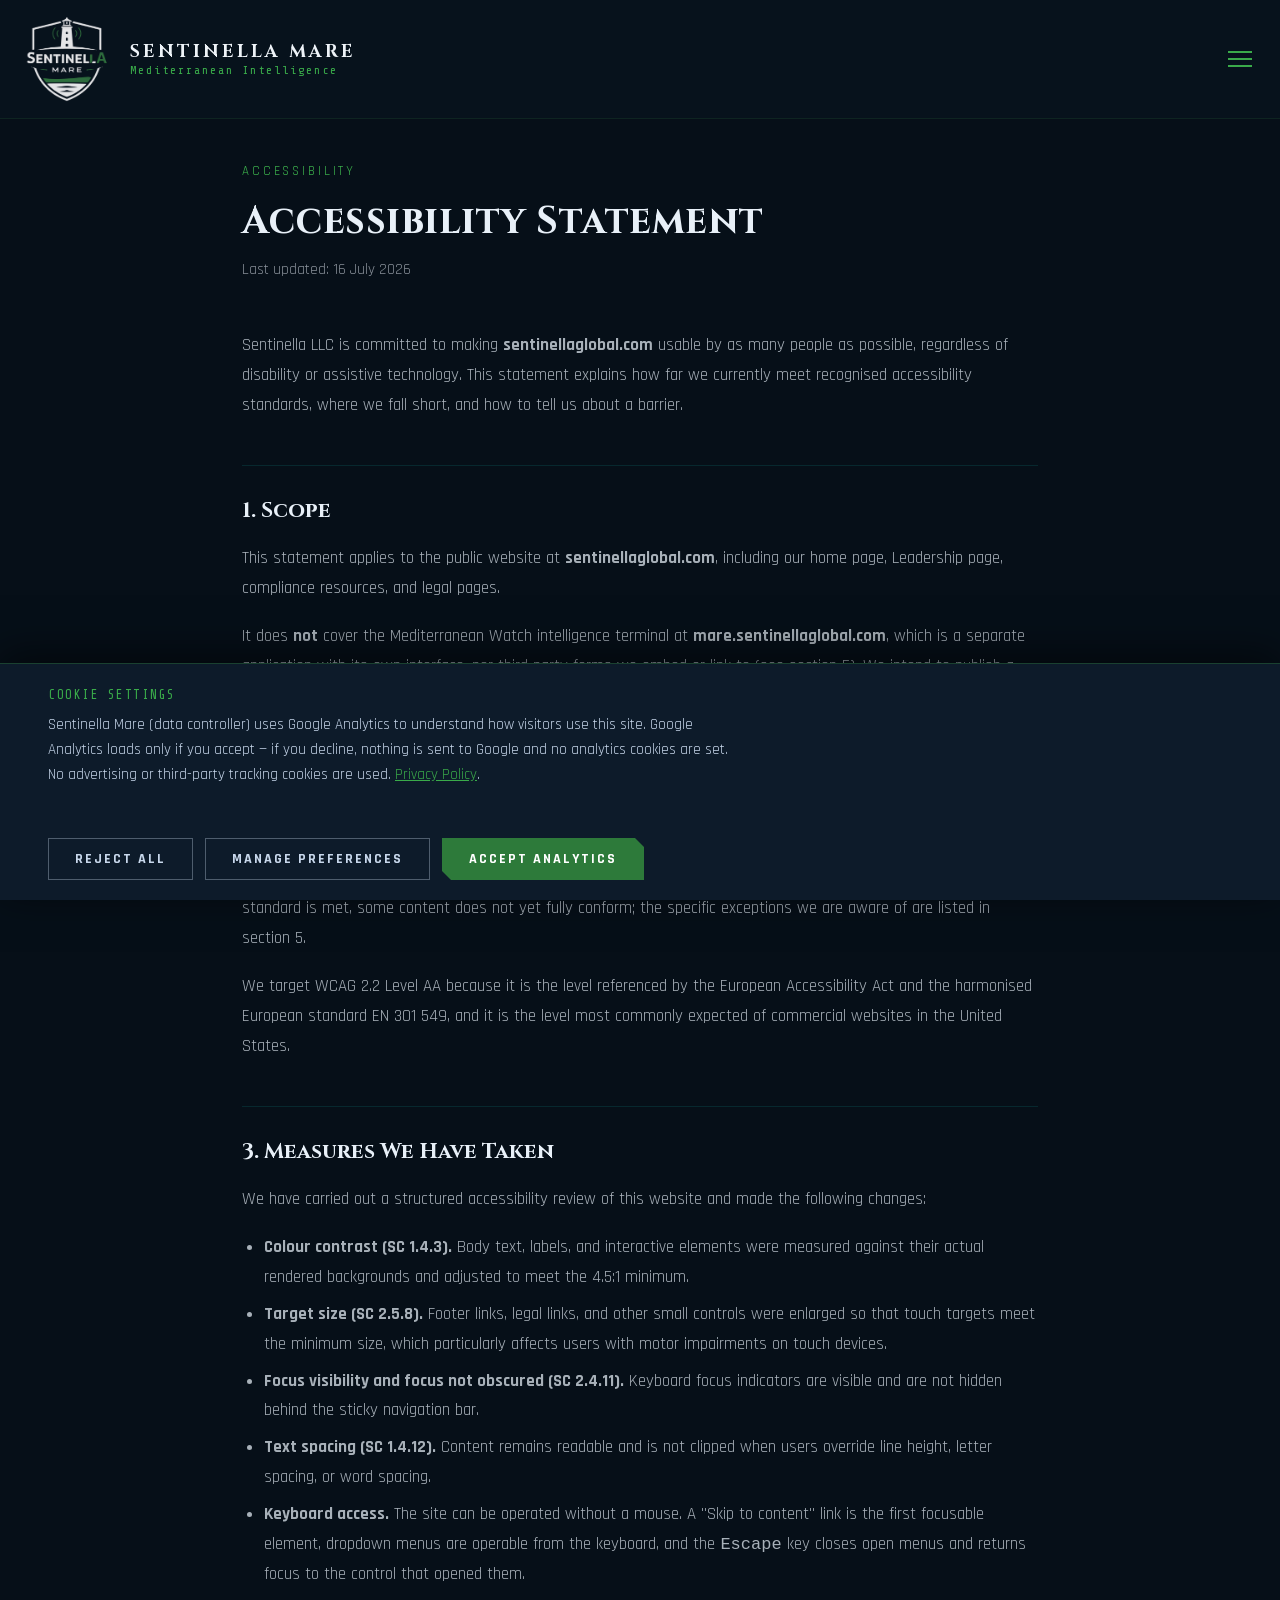
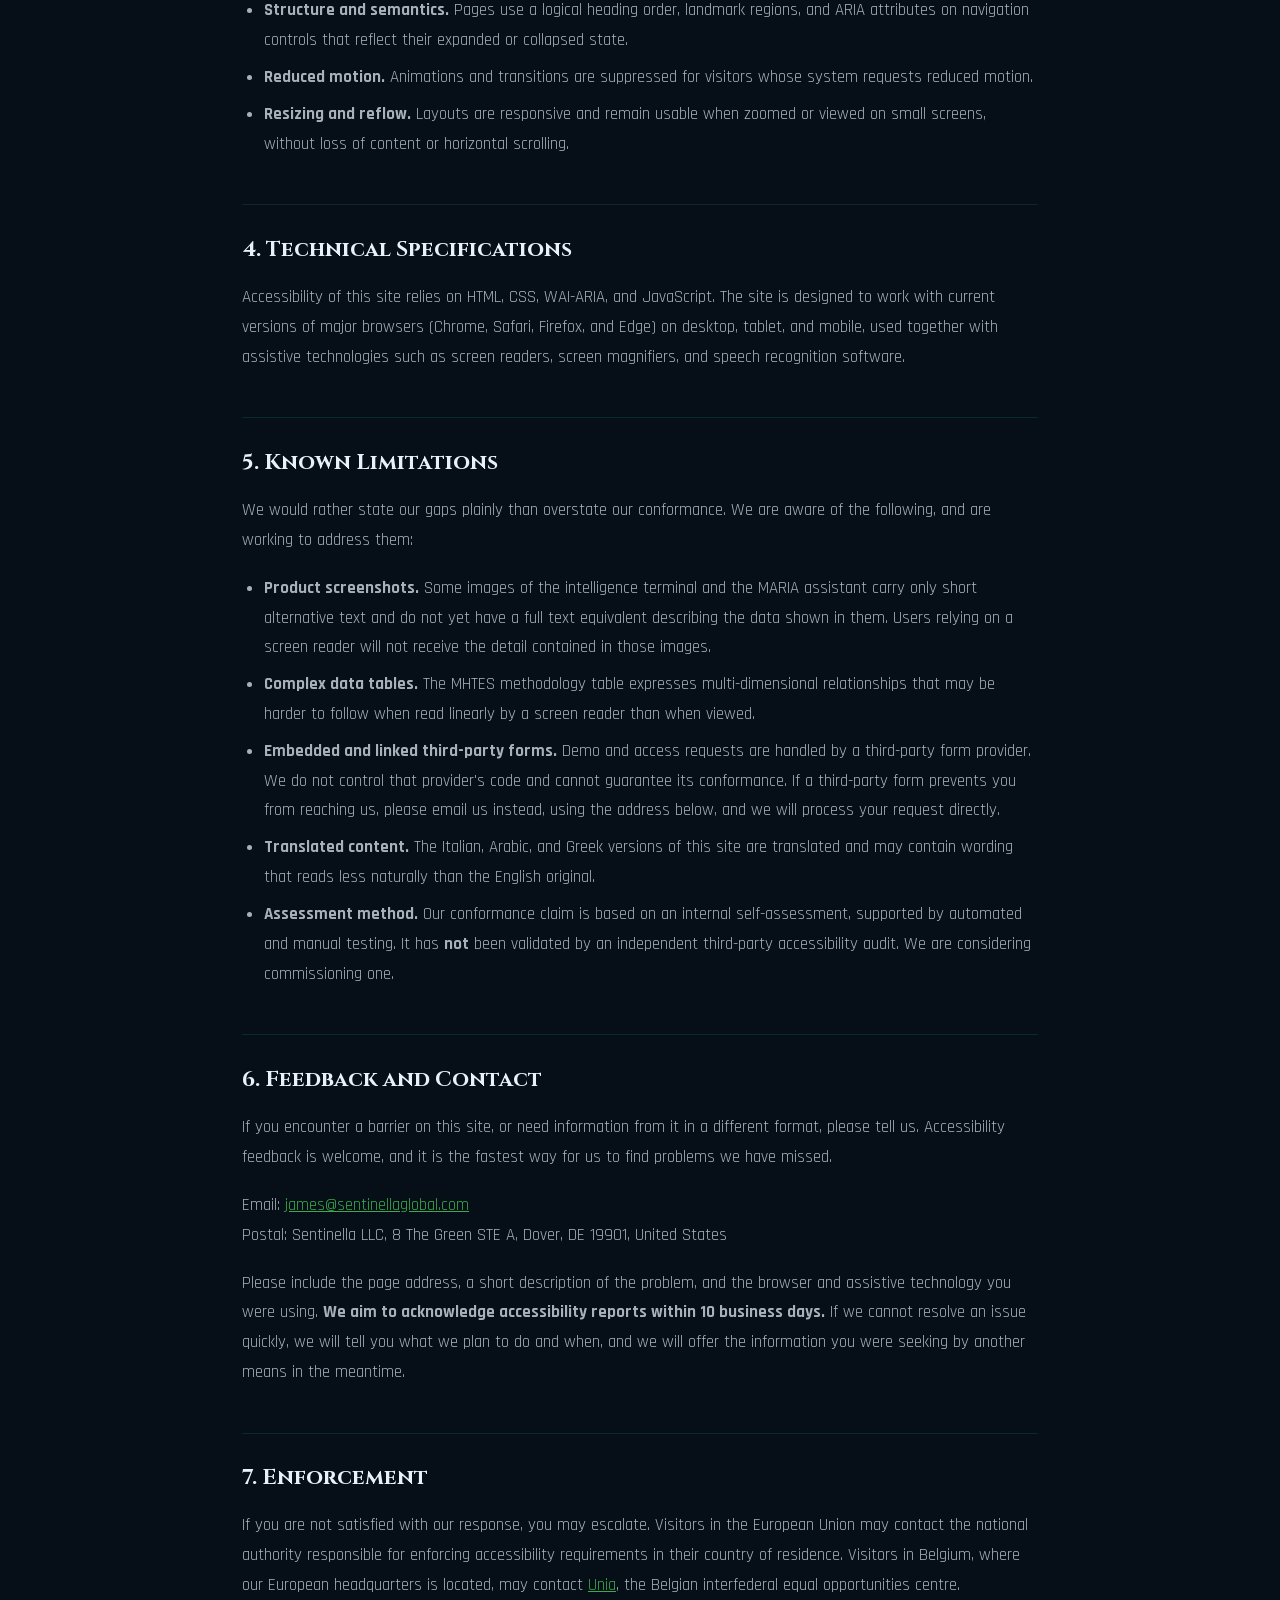
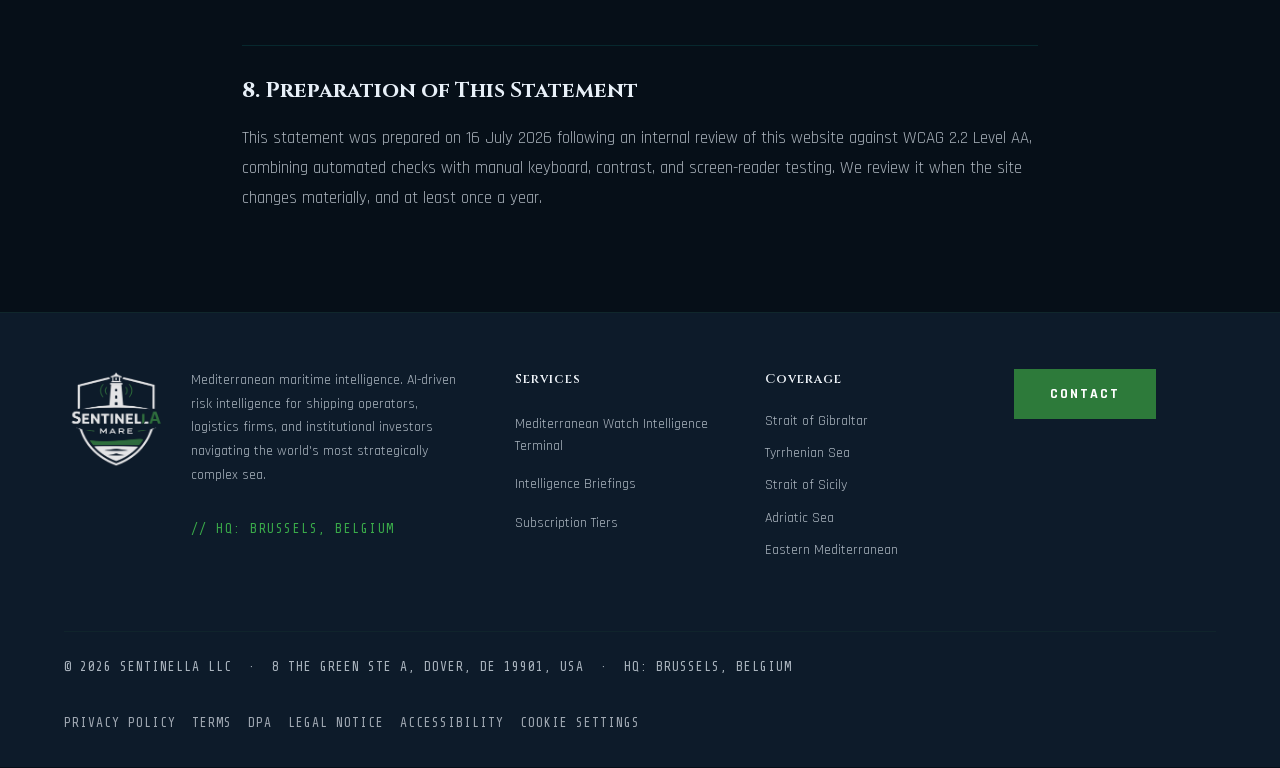
==== commit 64d8bcd5: "Remove all advisory/consulting service messaging; add Intelligence Briefings Regulatory change: the " ====
--- a/accessibility/index.html
+++ b/accessibility/index.html
@@ -132,7 +132,7 @@
   .footer-col a.footer-contact-btn { color: #fff; }  /* WCAG 1.4.3: .footer-col a would otherwise win on specificity and dim this button's text */
   .footer-bottom {
     border-top: 1px solid rgba(45,122,58,0.1); padding-top: 24px;
-    display: flex; justify-content: space-between; align-items: center; flex-wrap: wrap; gap: 12px;
+    display: flex; justify-content: space-between; align-items: center; flex-wrap: wrap; gap: 12px 48px;
   }
   .footer-bottom p { font-family: 'Share Tech Mono', monospace; font-size: 13px; letter-spacing: 1px; color: rgba(232,240,248,0.72); text-transform: uppercase; }
   .footer-legal-links { display: flex; align-items: flex-start; gap: 16px; flex-wrap: wrap; }
@@ -326,9 +326,9 @@
           Intelligence Terminal
           <span class="comp-link-label">Live Intelligence Platform</span>
         </a>
-        <a href="/#advisory" onclick="document.getElementById('servicesNav').classList.remove('open'); document.getElementById('navToggle').classList.remove('open'); document.getElementById('navLinks').classList.remove('open')">
-          Advisory
-          <span class="comp-link-label">(Coming Soon)</span>
+        <a href="/#briefings" onclick="document.getElementById('servicesNav').classList.remove('open'); document.getElementById('navToggle').classList.remove('open'); document.getElementById('navLinks').classList.remove('open')">
+          Intelligence Briefings
+          <span class="comp-link-label">Subscriber newsletter</span>
         </a>
       </div>
     </div>
@@ -429,8 +429,7 @@
     <div class="footer-col">
       <p class="footer-nav-title">Services</p>
       <a href="/#services">Mediterranean Watch Intelligence Terminal</a>
-      <a href="/#advisory">Advisory (Coming Soon)</a>
-      <a href="/#advisory">Supply Chain Risk</a>
+      <a href="/#briefings">Intelligence Briefings</a>
       <a href="/#pricing">Subscription Tiers</a>
     </div>
     <div class="footer-col">
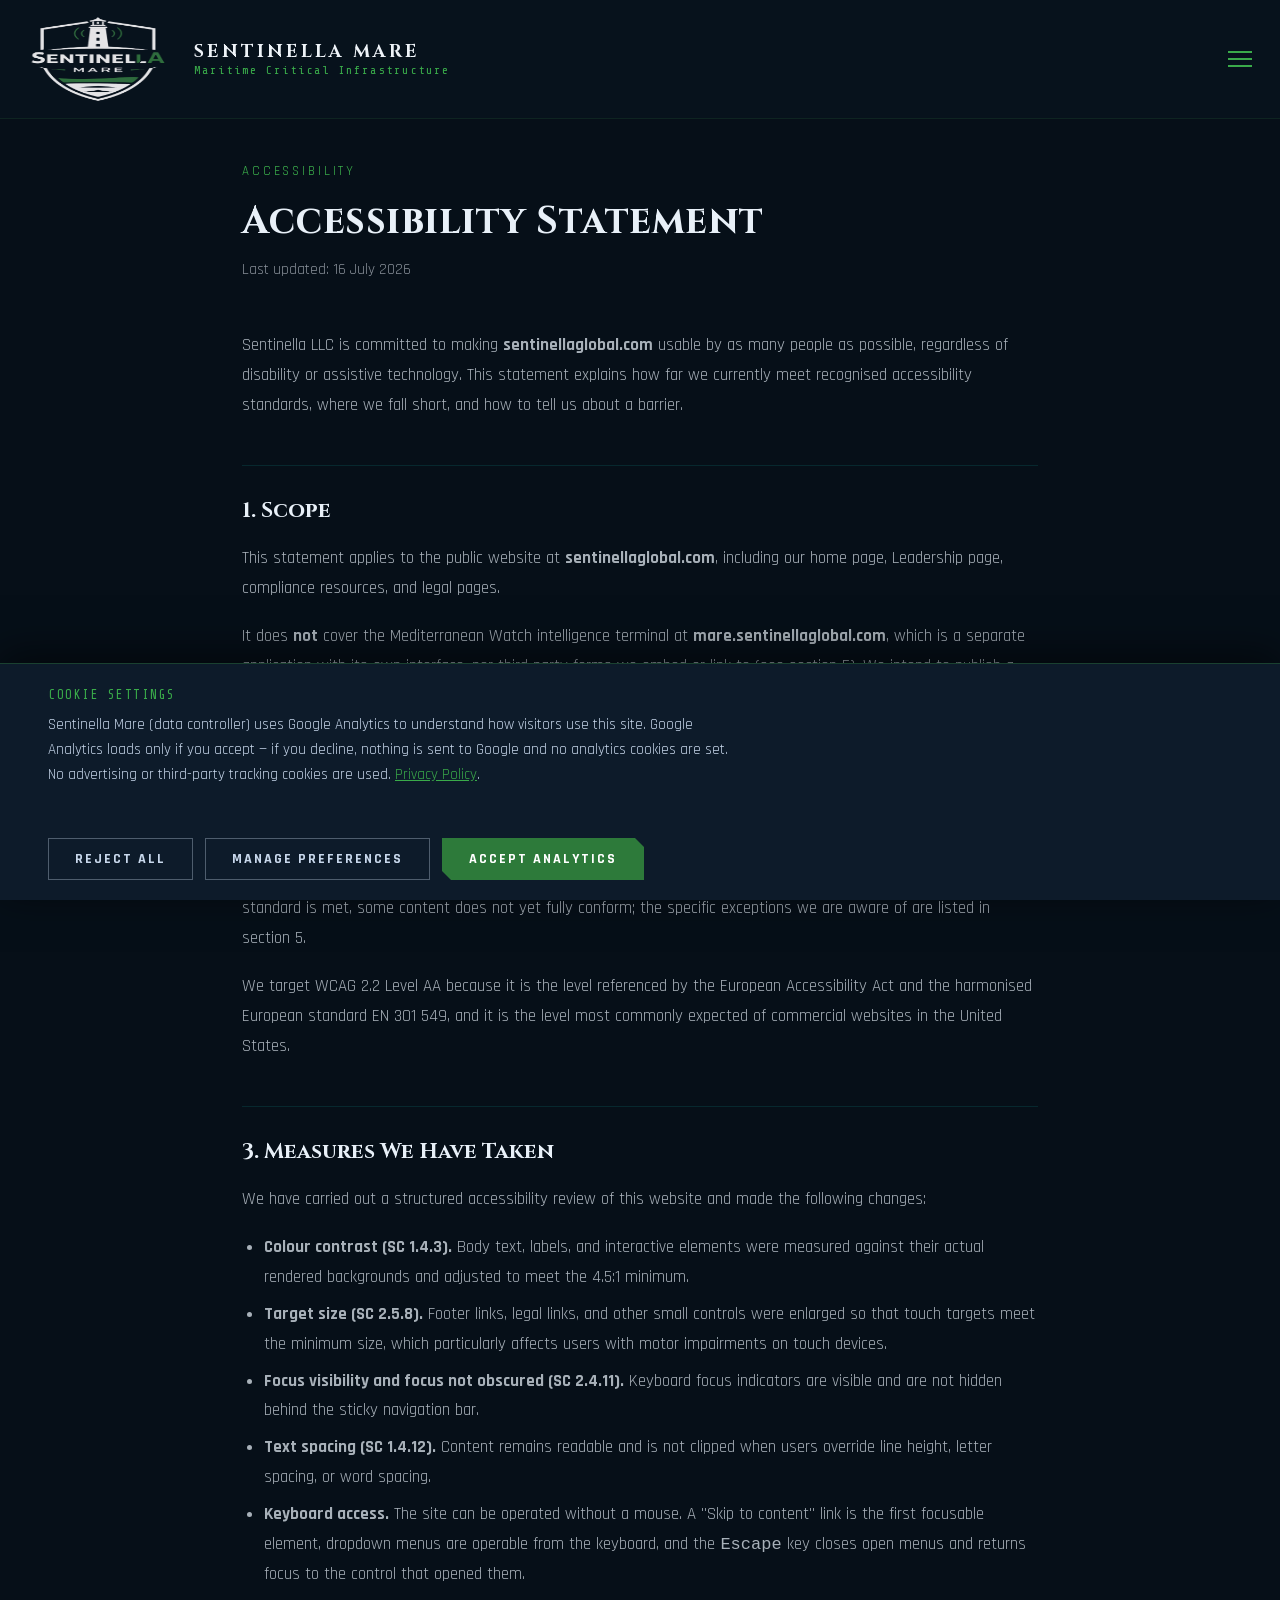
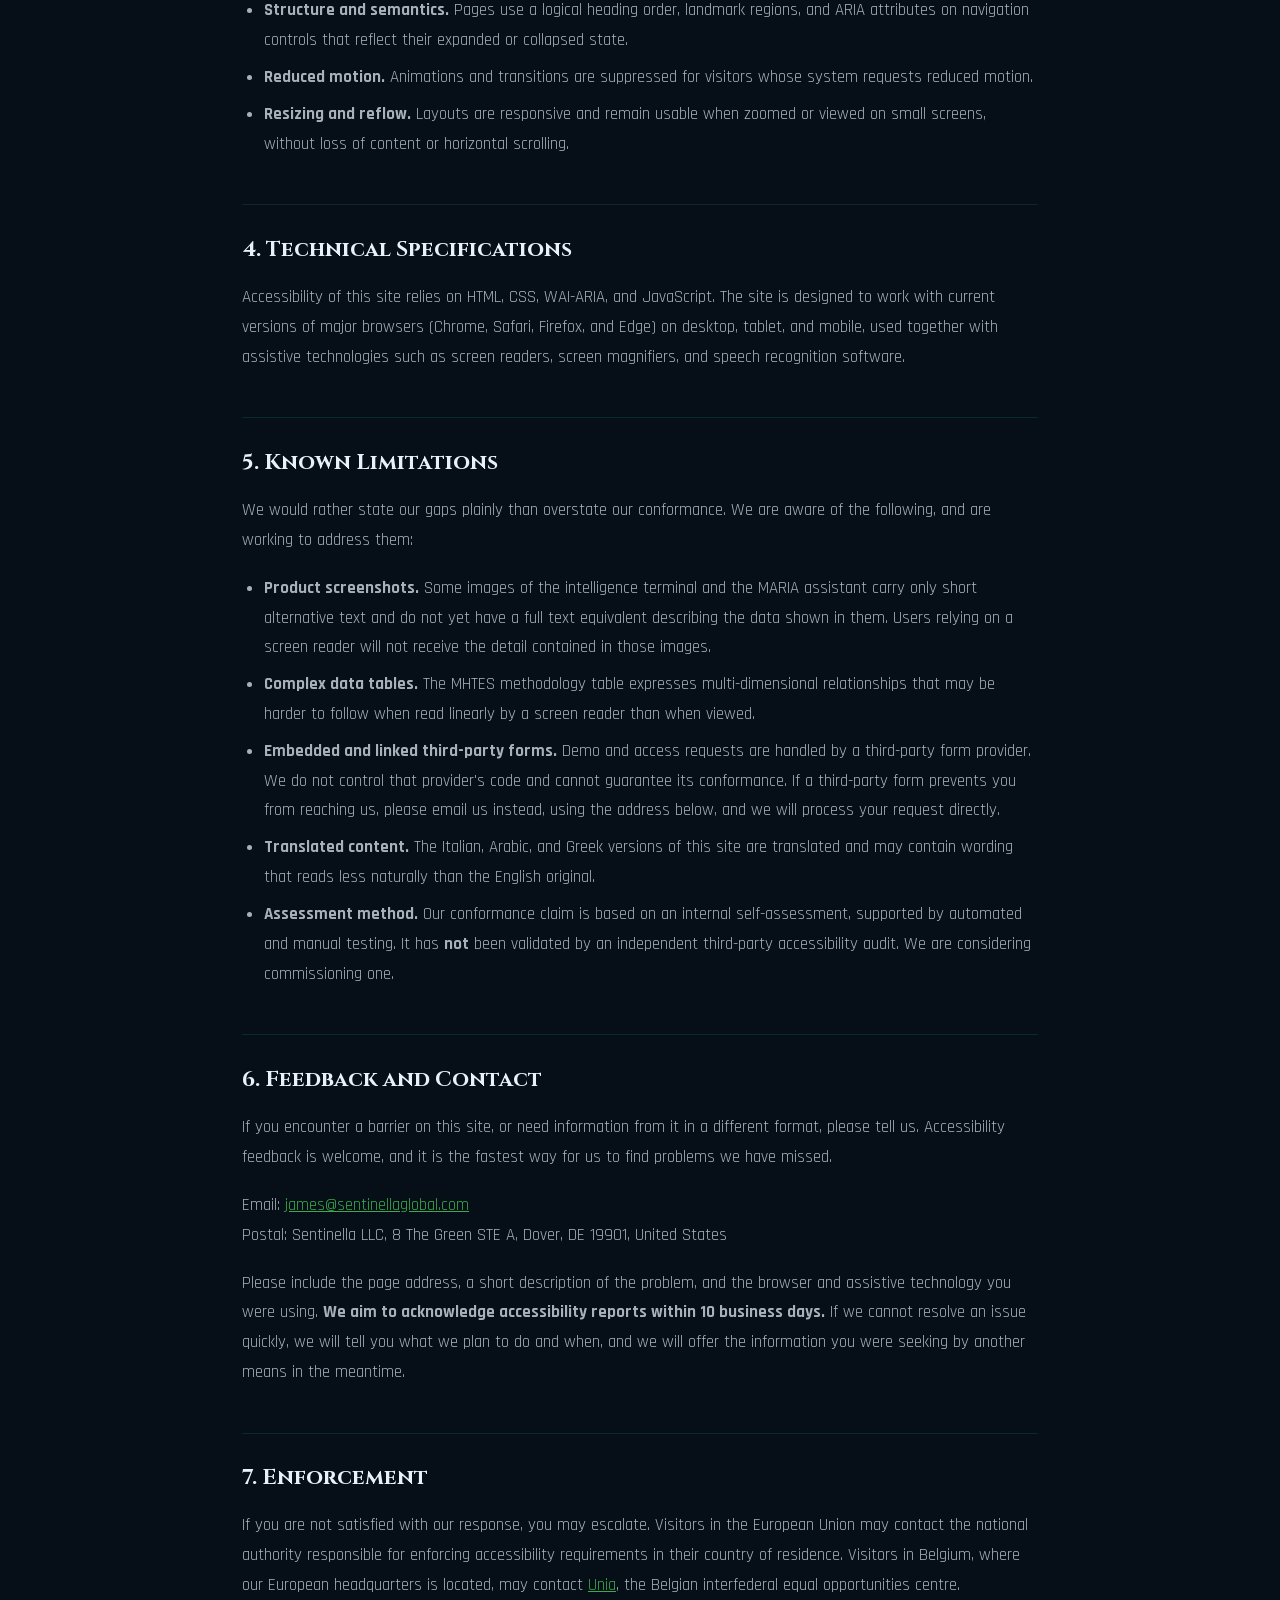
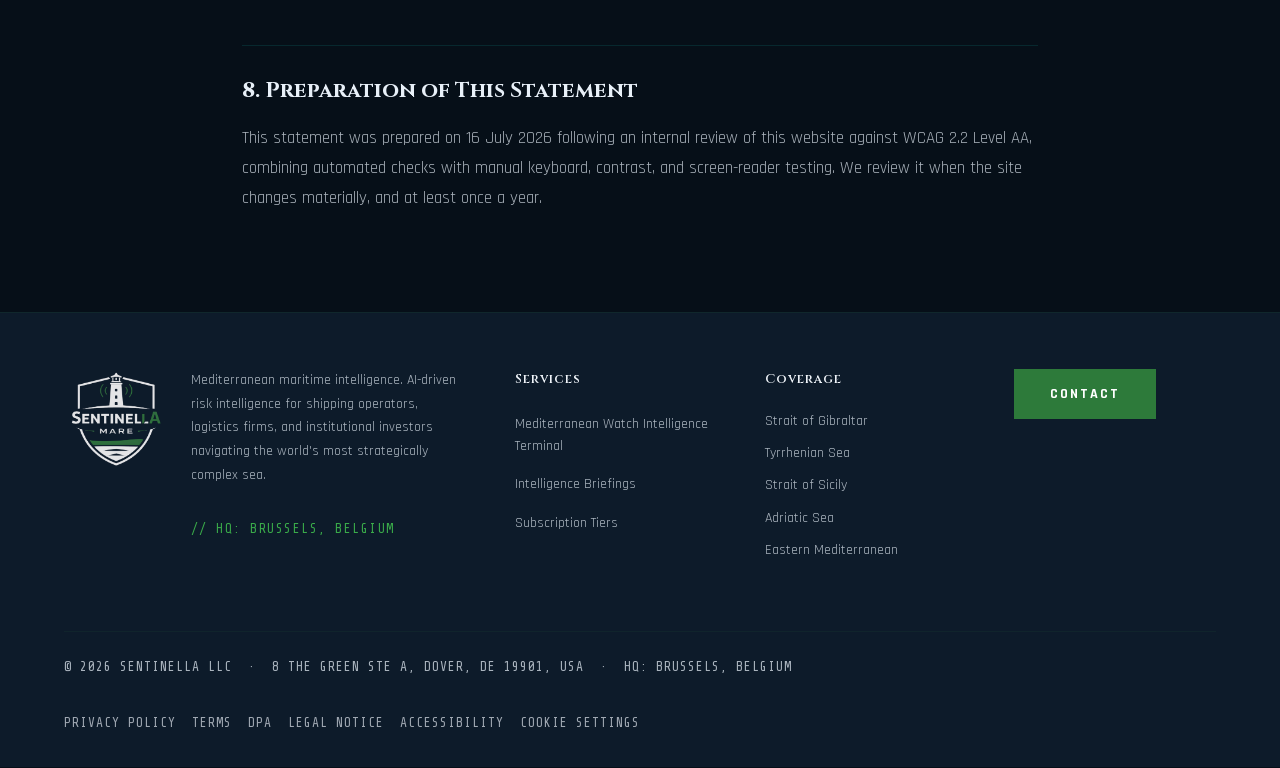
==== commit 4958831b: "Redesign homepage around critical-infrastructure protection; EN/IT/AR/EL; device optimization - New " ====
--- a/accessibility/index.html
+++ b/accessibility/index.html
@@ -3,6 +3,8 @@
 <head>
 <meta charset="UTF-8">
 <meta name="viewport" content="width=device-width, initial-scale=1.0, viewport-fit=cover">
+<meta name="theme-color" content="#060f18">
+<meta name="color-scheme" content="dark">
 <title>Accessibility Statement — Sentinella Mare</title>
 <!-- Favicon -->
 <link rel="icon" href="/favicon.ico" sizes="any">
@@ -153,7 +155,7 @@
   .btn-primary:hover { background: #3aab4a; box-shadow: 0 0 32px rgba(79,217,98,0.3); }
 
   /* ── Responsive: nav & footer ── */
-  @media (max-width: 1300px) {
+  @media (max-width: 1380px) {
     .nav-toggle { display: flex; }
     .nav-links {
       display: none; position: fixed; top: 0; left: 0; right: 0; bottom: 0;
@@ -297,6 +299,24 @@
      height (driven by the logo) is unchanged. */
   .nav-links > a { padding: 5px 0; }
   .nav-comp-trigger { padding: 5px 0; }
+
+/* ---- Device polish: desktop, tablet, phone ---- */
+html{-webkit-tap-highlight-color:rgba(79,217,98,.18)}
+a,button,summary,label,select,[role="button"],[role="tab"]{touch-action:manipulation}
+@media (max-width:360px){
+  .nav-logo img{width:100px;height:64px;object-fit:contain}
+  .nav-brand .n1{font-size:12px;letter-spacing:.5px}
+}
+@media (min-width:1381px) and (max-width:1500px){
+  nav{padding-left:32px;padding-right:32px}
+  .nav-links{gap:20px}
+}
+@media (pointer:coarse),(max-width:1024px){
+  .nav-toggle{min-width:44px;min-height:44px}
+  .footer-col a{display:flex;align-items:center;min-height:44px}
+  .footer-legal-link{display:inline-flex;align-items:center;min-height:44px}
+  .footer-legal-link{min-width:44px;justify-content:center}
+}
 </style>
 </head>
 <body>
@@ -304,37 +324,19 @@
 <a href="#main" class="skip-link">Skip to content</a>
 <nav>
   <a class="nav-logo" href="/">
-    <img src="/Sentinella Mare Logo_White.png" alt="Sentinella Mare">
+    <img src="/Sentinella Mare Logo_White_360.png" width="360" height="337" alt="Sentinella Mare">
     <div class="nav-brand">
       <span class="n1">SENTINELLA MARE</span>
-      <span class="n2">Mediterranean Intelligence</span>
+      <span class="n2">Maritime Critical Infrastructure</span>
     </div>
   </a>
   <button class="nav-toggle" id="navToggle" aria-label="Toggle menu" aria-expanded="false" aria-controls="navLinks" onclick="this.classList.toggle('open'); document.getElementById('navLinks').classList.toggle('open')">
     <span></span><span></span><span></span>
   </button>
   <div class="nav-links" id="navLinks">
-    <div class="nav-comp-wrap" id="servicesNav">
-      <button class="nav-comp-trigger" aria-expanded="false" aria-haspopup="true" aria-controls="servicesMenu" onclick="document.getElementById('servicesNav').classList.toggle('open')">
-        Services
-        <svg width="10" height="6" viewBox="0 0 10 6" fill="none" xmlns="http://www.w3.org/2000/svg">
-          <path d="M1 1L5 5L9 1" stroke="currentColor" stroke-width="1.5" stroke-linecap="round" stroke-linejoin="round"/>
-        </svg>
-      </button>
-      <div class="nav-comp-menu" id="servicesMenu">
-        <a href="/#platform" onclick="document.getElementById('servicesNav').classList.remove('open'); document.getElementById('navToggle').classList.remove('open'); document.getElementById('navLinks').classList.remove('open')">
-          Intelligence Terminal
-          <span class="comp-link-label">Live Intelligence Platform</span>
-        </a>
-        <a href="/#briefings" onclick="document.getElementById('servicesNav').classList.remove('open'); document.getElementById('navToggle').classList.remove('open'); document.getElementById('navLinks').classList.remove('open')">
-          Intelligence Briefings
-          <span class="comp-link-label">Subscriber newsletter</span>
-        </a>
-      </div>
-    </div>
-    <a href="/#platform" onclick="document.getElementById('navToggle').classList.remove('open'); document.getElementById('navLinks').classList.remove('open')">Live Platform</a>
-    <a href="/#pricing" onclick="document.getElementById('navToggle').classList.remove('open'); document.getElementById('navLinks').classList.remove('open')">Pricing</a>
-    <a href="/#clients" onclick="document.getElementById('navToggle').classList.remove('open'); document.getElementById('navLinks').classList.remove('open')">Clients</a>
+    <a href="/#protect" onclick="document.getElementById('navToggle').classList.remove('open'); document.getElementById('navLinks').classList.remove('open')">How It Protects</a>
+    <a href="/#methodology" onclick="document.getElementById('navToggle').classList.remove('open'); document.getElementById('navLinks').classList.remove('open')">Methodology</a>
+    <a href="/#enterprise" onclick="document.getElementById('navToggle').classList.remove('open'); document.getElementById('navLinks').classList.remove('open')">Enterprise</a>
     <a href="/Leadership" onclick="document.getElementById('navToggle').classList.remove('open'); document.getElementById('navLinks').classList.remove('open')">Leadership</a>
     <div class="nav-comp-wrap" id="complianceNav">
       <button class="nav-comp-trigger" aria-expanded="false" aria-haspopup="true" aria-controls="complianceMenu" onclick="document.getElementById('complianceNav').classList.toggle('open')">
@@ -354,7 +356,7 @@
         </a>
       </div>
     </div>
-    <a href="https://mare.sentinellaglobal.com/" class="btn-nav" target="_blank" rel="noopener noreferrer" onclick="document.getElementById('navToggle').classList.remove('open'); document.getElementById('navLinks').classList.remove('open')">Launch Terminal</a>
+    <a href="https://mare.sentinellaglobal.com/" class="btn-nav" target="_blank" rel="noopener noreferrer" onclick="document.getElementById('navToggle').classList.remove('open'); document.getElementById('navLinks').classList.remove('open')">Launch Platform</a>
   </div>
 </nav>
 
@@ -420,7 +422,7 @@
 <footer>
   <div class="footer-top">
     <div class="footer-brand">
-      <img src="/Sentinella Mare Logo_White.png" alt="Sentinella Mare">
+      <img src="/Sentinella Mare Logo_White_360.png" width="360" height="337" alt="Sentinella Mare">
       <div class="footer-brand-text">
         <p>Mediterranean maritime intelligence. AI-driven risk intelligence for shipping operators, logistics firms, and institutional investors navigating the world's most strategically complex sea.</p>
         <span class="hq">// HQ: Brussels, Belgium</span>
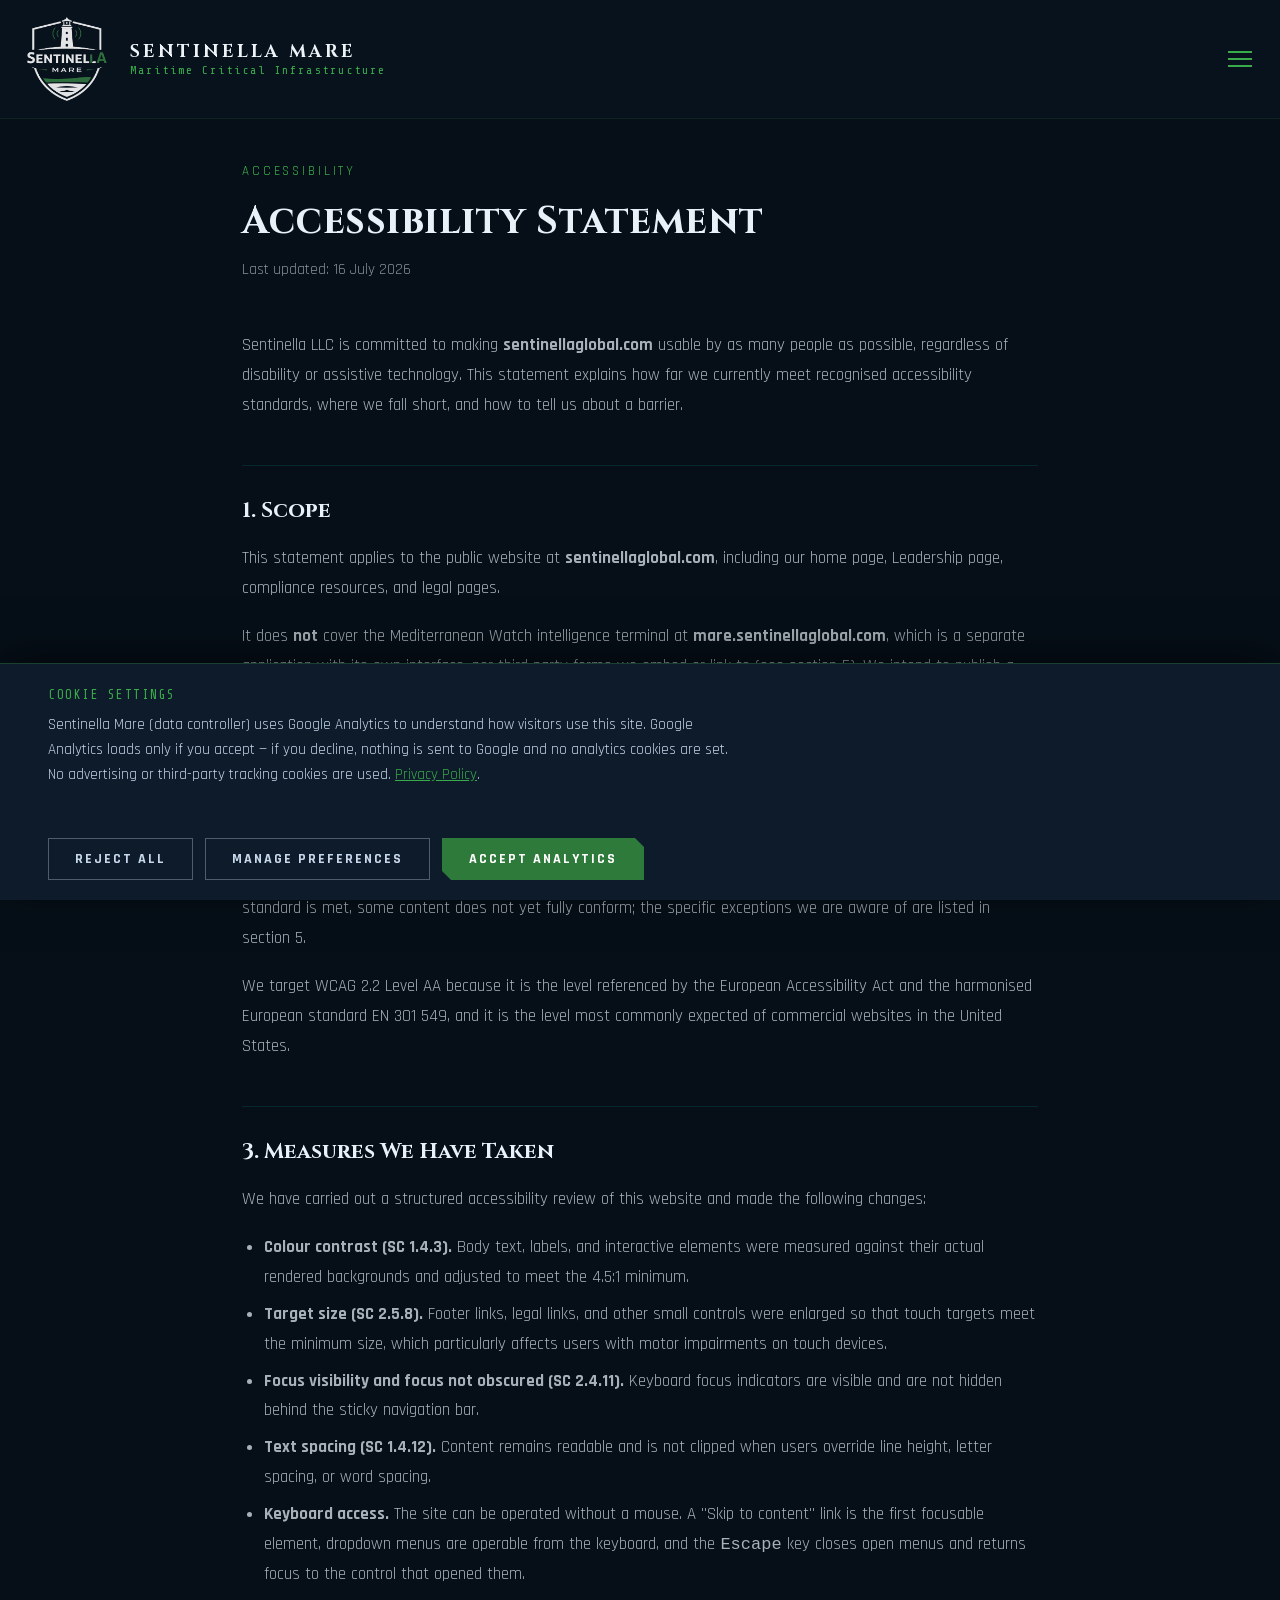
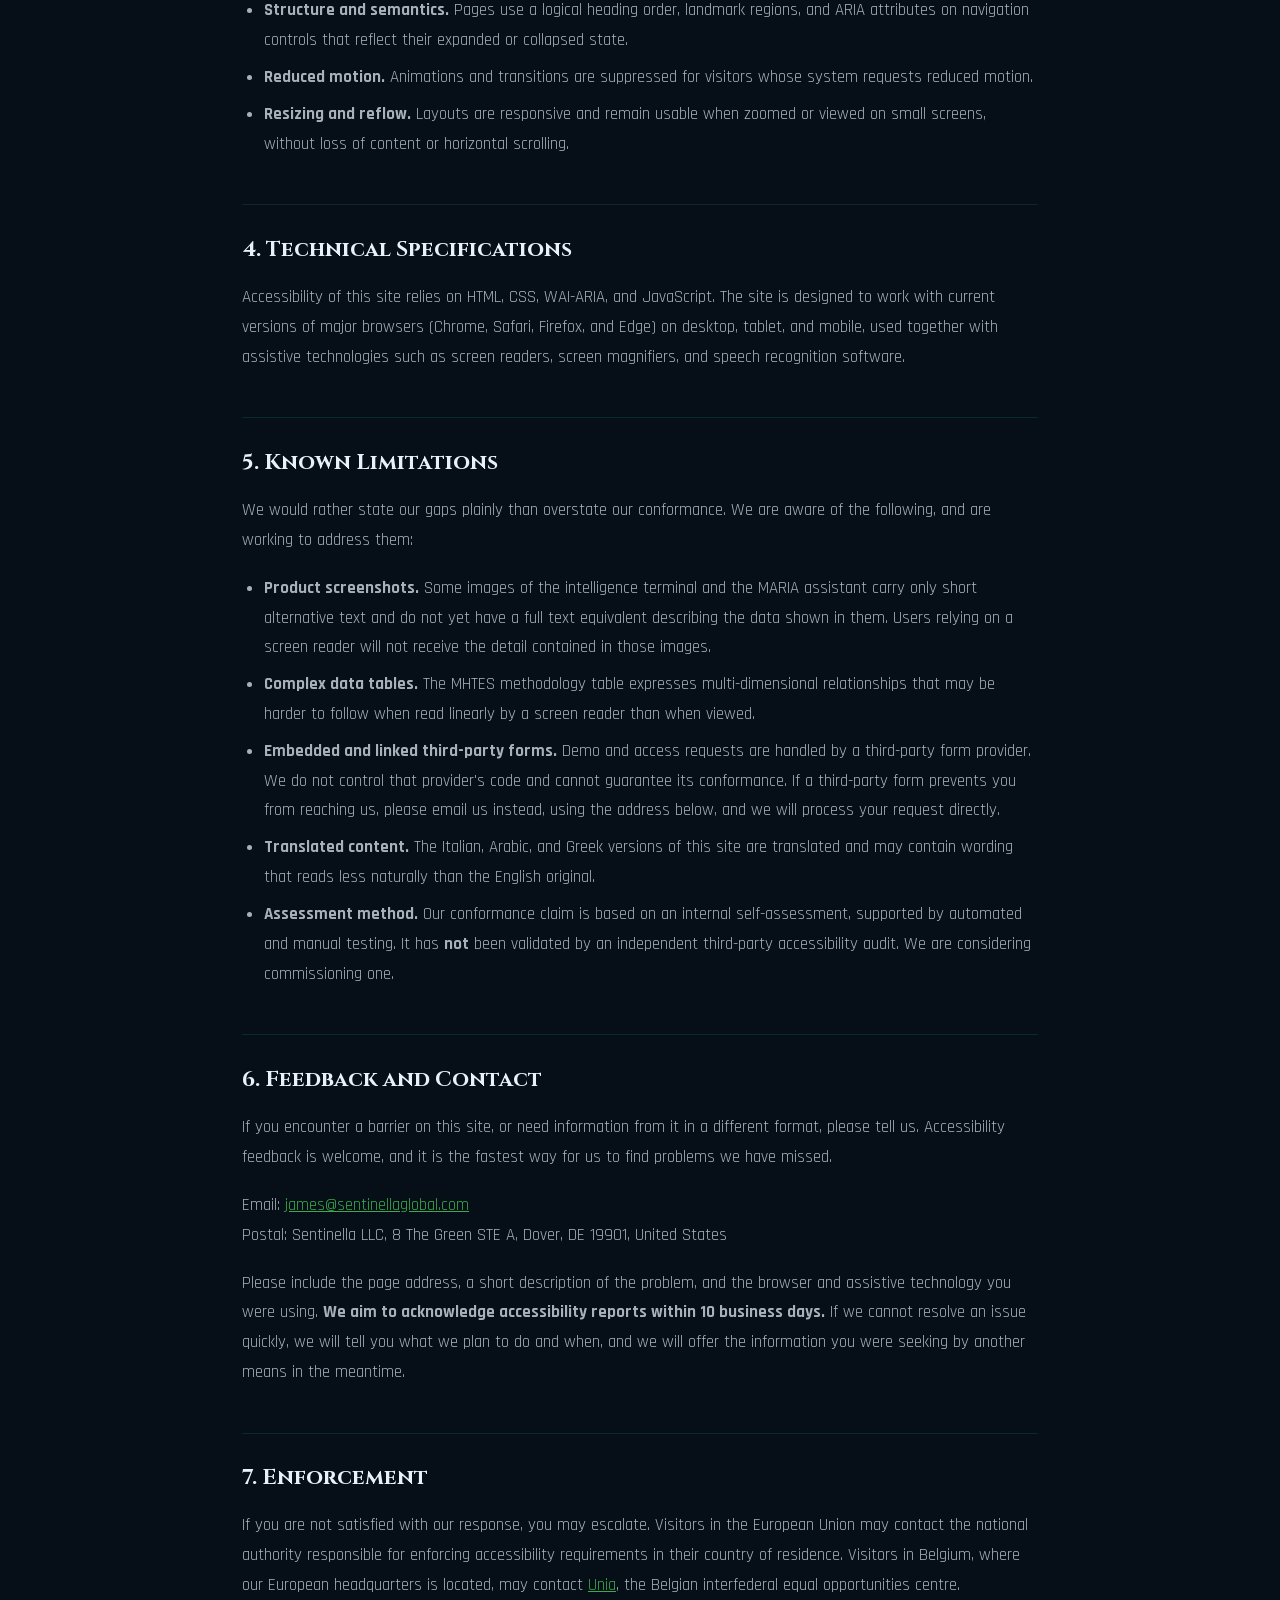
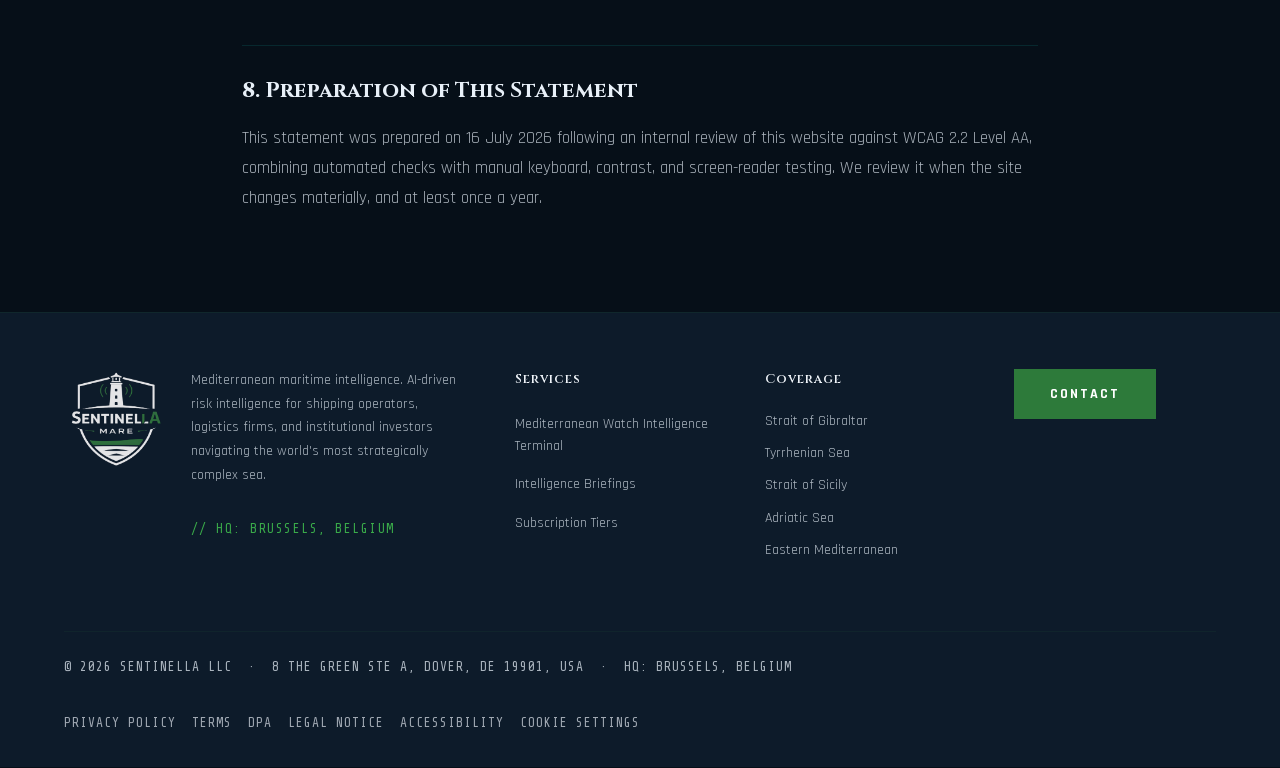
==== commit 9e9233c3: "Homepage and nav fixes: remove live bar, fix map panel overflow, correct logo stretch - Remove the "" ====
--- a/accessibility/index.html
+++ b/accessibility/index.html
@@ -303,6 +303,7 @@
 /* ---- Device polish: desktop, tablet, phone ---- */
 html{-webkit-tap-highlight-color:rgba(79,217,98,.18)}
 a,button,summary,label,select,[role="button"],[role="tab"]{touch-action:manipulation}
+.nav-logo img{width:auto}
 @media (max-width:360px){
   .nav-logo img{width:100px;height:64px;object-fit:contain}
   .nav-brand .n1{font-size:12px;letter-spacing:.5px}
